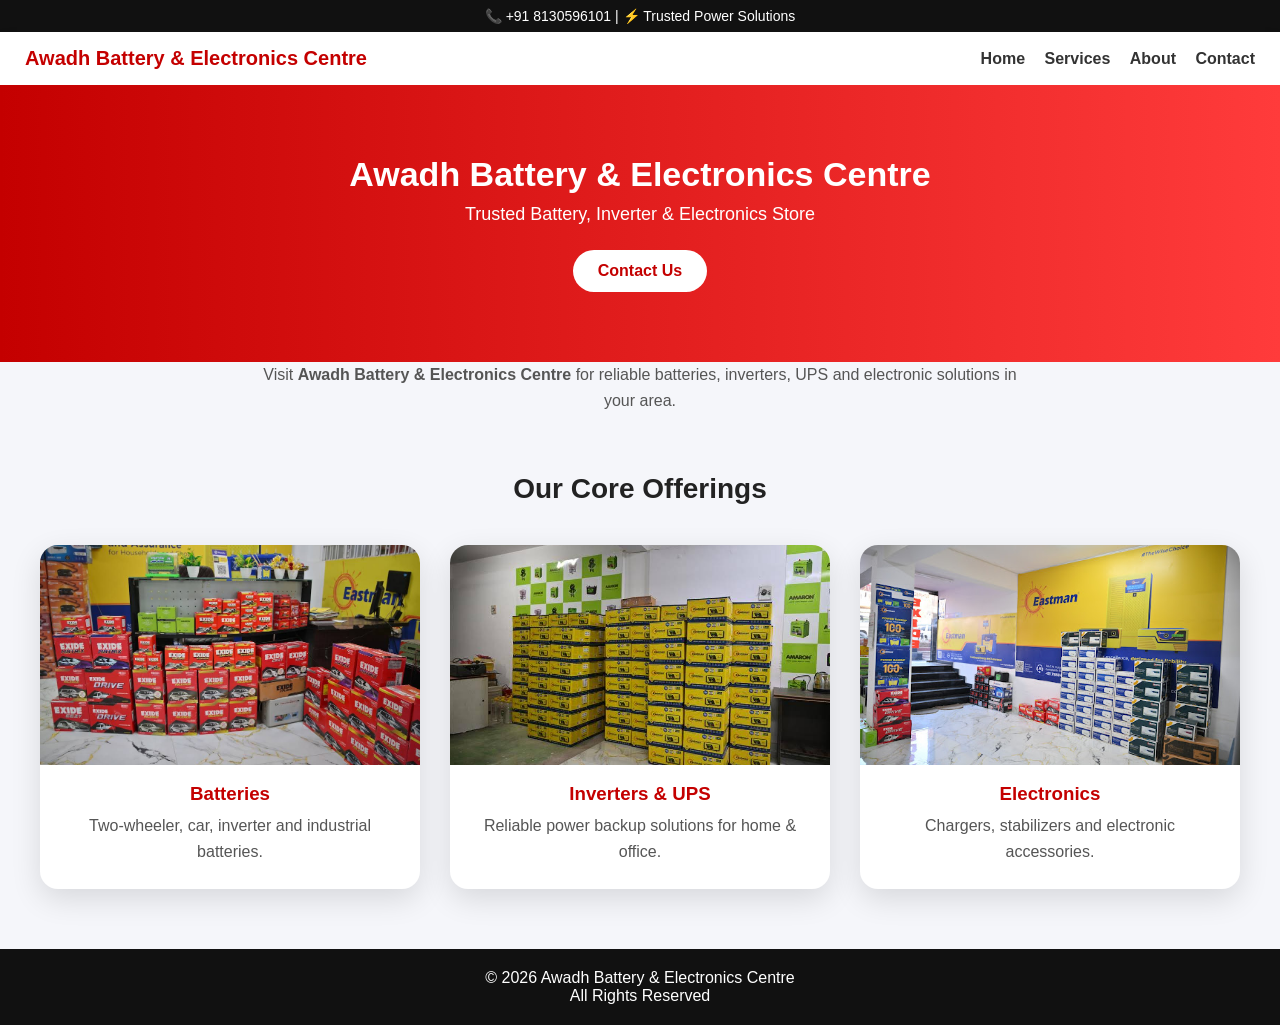
==== index.html @ 255d5e85 "Update index.html" ====
<!DOCTYPE html>
<html lang="en">
<head>
    <meta charset="UTF-8">
    <title>Awadh Battery & Electronics Centre</title>
    <meta name="viewport" content="width=device-width, initial-scale=1.0">
    <link rel="stylesheet" href="css/style.css">
</head>
<body>

<!-- Top Bar -->
<div class="top-bar">
    📞 +91 8130596101 | ⚡ Trusted Power Solutions
</div>

<!-- Navbar -->
<header class="navbar">
    <h1>Awadh Battery & Electronics Centre</h1>
    <nav>
        <a href="index.html">Home</a>
        <a href="services.html">Services</a>
        <a href="about.html">About</a>
        <a href="contact.html">Contact</a>
    </nav>
</header>

<section class="hero">
    <div class="hero-overlay">
        <div class="hero-content">
            <h2>Awadh Battery & Electronics Centre</h2>
            <p>Trusted Battery, Inverter & Electronics Store</p>
            <a href="contact.html" class="btn">Contact Us</a>
        </div>
    </div>
</section>

    <p class="shop-text">
        Visit <strong>Awadh Battery & Electronics Centre</strong> for reliable batteries,
        inverters, UPS and electronic solutions in your area.
    </p>
</section>
    
<!-- Offerings -->
<section class="section offerings">
    <h2>Our Core Offerings</h2>

    <div class="cards">
        <div class="card">
            <img src="images/battery.jpg" alt="Batteries">
            <h3>Batteries</h3>
            <p>Two-wheeler, car, inverter and industrial batteries.</p>
        </div>

        <div class="card">
            <img src="images/inverter.jpg" alt="Inverter & UPS">
            <h3>Inverters & UPS</h3>
            <p>Reliable power backup solutions for home & office.</p>
        </div>

        <div class="card">
            <img src="images/electronics.jpg" alt="Electronics">
            <h3>Electronics</h3>
            <p>Chargers, stabilizers and electronic accessories.</p>
        </div>
    </div>
</section>

<!-- Footer -->
<footer>
    <p>© 2026 Awadh Battery & Electronics Centre</p>
    <p>All Rights Reserved</p>
</footer>

<!-- Sticky Call Button (Mobile Only) -->
<a href="tel:+918130596101" class="sticky-call">📞 Call Now</a>

    <!-- WhatsApp Floating Button -->
<a 
  href="https://wa.me/918130596101?text=Hello%20Awadh%20Battery%20and%20Electronics%20Centre,%20I%20need%20information."
  class="whatsapp-float"
  target="_blank"
>
    💬
</a>
</body>
</html>
---- css/style.css ----
/* =======================
   RESET & GLOBAL
======================= */
* {
    margin: 0;
    padding: 0;
    box-sizing: border-box;
    font-family: Arial, Helvetica, sans-serif;
}

body {
    background: #f5f6fa;
    color: #333;
}

/* =======================
   TOP BAR
======================= */
.top-bar {
    background: #111;
    color: #fff;
    text-align: center;
    padding: 8px;
    font-size: 14px;
}

/* =======================
   NAVBAR
======================= */
.navbar {
    background: #ffffff;
    padding: 15px 25px;
    display: flex;
    justify-content: space-between;
    align-items: center;
    flex-wrap: wrap;
    box-shadow: 0 4px 10px rgba(0,0,0,0.08);
}

.navbar h1 {
    font-size: 20px;
    color: #c40000;
}

.navbar nav a {
    margin-left: 15px;
    text-decoration: none;
    color: #333;
    font-weight: 600;
}

.navbar nav a:hover {
    color: #c40000;
}

/* =======================
   HERO SECTION
======================= */
.hero {
    background: linear-gradient(to right, #c40000, #ff3b3b);
    color: white;
    padding: 70px 20px;
    text-align: center;
}

.hero h2 {
    font-size: 34px;
    margin-bottom: 10px;
}

.hero p {
    font-size: 18px;
    margin-bottom: 25px;
}

.btn {
    background: white;
    color: #c40000;
    padding: 12px 25px;
    border-radius: 30px;
    text-decoration: none;
    font-weight: bold;
    display: inline-block;
}

/* =======================
   SECTIONS
======================= */
.section {
    padding: 60px 20px;
}

.section h2 {
    text-align: center;
    margin-bottom: 40px;
    font-size: 28px;
    color: #222;
}

/* =======================
   OFFERING CARDS
======================= */
.cards {
    display: grid;
    grid-template-columns: repeat(auto-fit, minmax(280px, 1fr));
    gap: 30px;
    max-width: 1200px;
    margin: auto;
}

.card {
    background: #fff;
    border-radius: 18px;
    overflow: hidden;
    box-shadow: 0 10px 30px rgba(0,0,0,0.12);
    display: flex;
    flex-direction: column;
}

.card img {
    width: 100%;
    height: 220px;
    object-fit: cover;
    display: block;
}

.card h3 {
    margin: 18px 0 8px;
    text-align: center;
    color: #c40000;
}

.card p {
    padding: 0 20px 25px;
    text-align: center;
    color: #555;
    line-height: 1.6;
    flex-grow: 1;
}

/* =======================
   MAP SECTION
======================= */
.map-container {
    max-width: 1200px;
    margin: auto;
    border-radius: 20px;
    overflow: hidden;
    box-shadow: 0 10px 30px rgba(0,0,0,0.15);
}

.map-actions {
    width: 100%;
    display: flex;
    justify-content: center;
    margin: 30px 0;
}

.map-actions a {
    background: #c40000;
    color: #fff;
    padding: 14px 32px;
    border-radius: 30px;
    text-decoration: none;
    font-weight: bold;
    font-size: 16px;
    box-shadow: 0 6px 18px rgba(0,0,0,0.25);
}

/* =======================
   FOOTER
======================= */
footer {
    background: #111;
    color: white;
    text-align: center;
    padding: 20px;
}

/* =======================
   STICKY CALL BUTTON
======================= */
.sticky-call {
    position: fixed;
    bottom: 20px;
    right: 20px;
    background: #c40000;
    color: white;
    padding: 14px 20px;
    border-radius: 40px;
    text-decoration: none;
    font-weight: bold;
    box-shadow: 0 8px 20px rgba(0,0,0,0.3);
}

/* Hide call button on desktop */
@media (min-width: 768px) {
    .sticky-call {
        display: none;
    }
}

/* =======================
   MOBILE OPTIMIZATION
======================= */
@media (max-width: 600px) {
    .hero h2 {
        font-size: 26px;
    }

    .card img {
        height: 190px;
    }

    .map-actions a {
        width: 90%;
        text-align: center;
    }
}
/* =======================
   WHATSAPP FLOAT BUTTON
======================= */
.whatsapp-float {
    position: fixed;
    bottom: 90px; /* above call button */
    right: 20px;
    width: 56px;
    height: 56px;
    background: #25D366;
    color: white;
    font-size: 28px;
    border-radius: 50%;
    text-align: center;
    line-height: 56px;
    text-decoration: none;
    box-shadow: 0 8px 20px rgba(0,0,0,0.3);
    z-index: 999;
    transition: transform 0.3s ease;
}

.whatsapp-float:hover {
    transform: scale(1.1);
}

/* Hide WhatsApp on desktop if you want */
@media (min-width: 768px) {
    .whatsapp-float {
        display: none;
    }
}
/* =======================
   SHOP IMAGE SECTION
======================= */
.shop-section {
    background: #f9f9f9;
}

.shop-image-box {
    max-width: 900px;
    margin: 0 auto 25px;
    border-radius: 18px;
    overflow: hidden;
    box-shadow: 0 10px 25px rgba(0,0,0,0.15);
}

.shop-image-box img {
    width: 100%;
    height: auto;
    display: block;
}

.shop-text {
    text-align: center;
    max-width: 800px;
    margin: auto;
    color: #555;
    font-size: 16px;
    line-height: 1.6;
    padding: 0 15px;
}
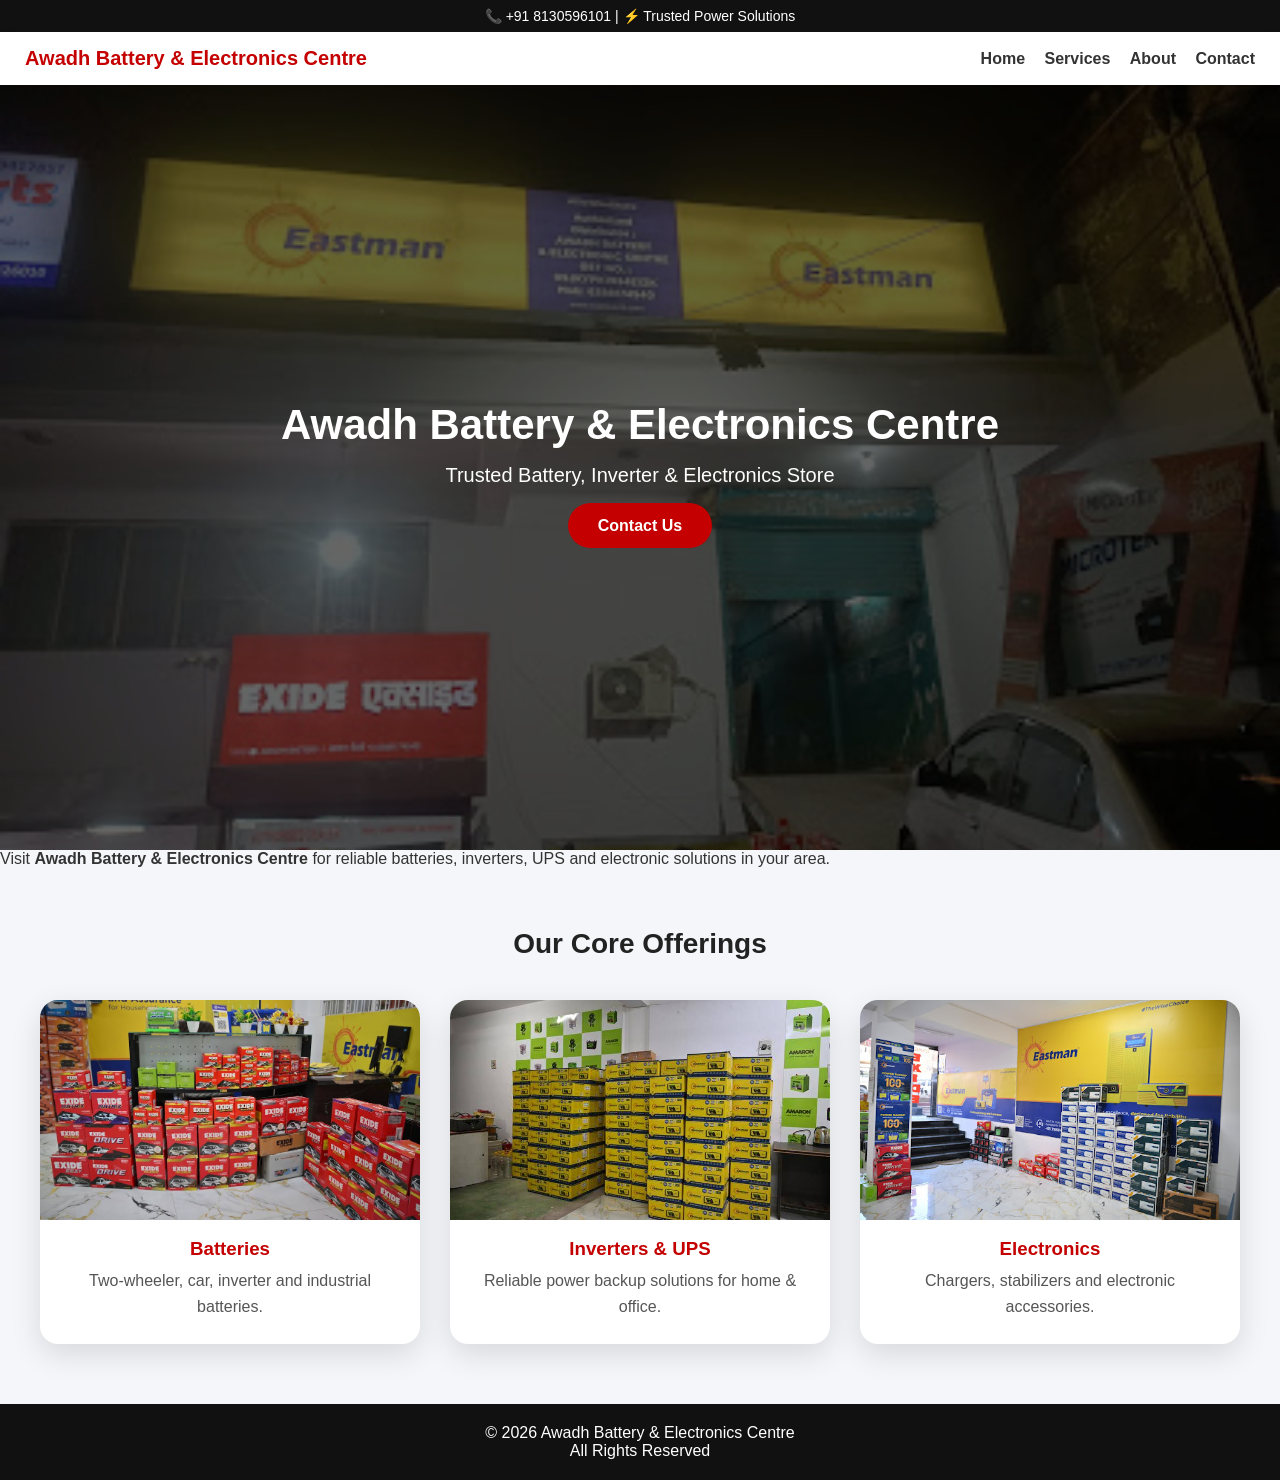
==== commit e3e3e4ae: "Update index.html" ====
--- a/index.html
+++ b/index.html
@@ -87,3 +87,4 @@
 
 
 
+
--- a/css/style.css
+++ b/css/style.css
@@ -54,33 +54,67 @@
 }
 
 /* =======================
-   HERO SECTION
+   HERO WITH SHOP BACKGROUND
 ======================= */
 .hero {
-    background: linear-gradient(to right, #c40000, #ff3b3b);
-    color: white;
-    padding: 70px 20px;
-    text-align: center;
-}
-
-.hero h2 {
-    font-size: 34px;
-    margin-bottom: 10px;
-}
-
-.hero p {
-    font-size: 18px;
-    margin-bottom: 25px;
-}
-
+    background: url("../images/shop.jpg") center/cover no-repeat;
+    height: 85vh;
+    position: relative;
+}
+
+.hero-overlay {
+    background: rgba(0, 0, 0, 0.6);
+    height: 100%;
+    display: flex;
+    align-items: center;
+    justify-content: center;
+    text-align: center;
+    padding: 20px;
+}
+
+.hero-content {
+    color: #fff;
+    max-width: 800px;
+}
+
+.hero-content h2 {
+    font-size: 42px;
+    margin-bottom: 15px;
+}
+
+.hero-content p {
+    font-size: 20px;
+    margin-bottom: 30px;
+}
+
+/* Button */
 .btn {
-    background: white;
-    color: #c40000;
-    padding: 12px 25px;
+    background: #c40000;
+    color: #fff;
+    padding: 14px 30px;
     border-radius: 30px;
     text-decoration: none;
     font-weight: bold;
-    display: inline-block;
+    transition: 0.3s;
+}
+
+.btn:hover {
+    background: #ff3b3b;
+}
+
+/* Mobile Fix */
+@media (max-width: 768px) {
+    .hero {
+        height: 70vh;
+    }
+
+    .hero-content h2 {
+        font-size: 28px;
+    }
+
+    .hero-content p {
+        font-size: 16px;
+    }
 }
 
 /* =======================
@@ -248,33 +282,5 @@
         display: none;
     }
 }
-/* =======================
-   SHOP IMAGE SECTION
-======================= */
-.shop-section {
-    background: #f9f9f9;
-}
-
-.shop-image-box {
-    max-width: 900px;
-    margin: 0 auto 25px;
-    border-radius: 18px;
-    overflow: hidden;
-    box-shadow: 0 10px 25px rgba(0,0,0,0.15);
-}
-
-.shop-image-box img {
-    width: 100%;
-    height: auto;
-    display: block;
-}
-
-.shop-text {
-    text-align: center;
-    max-width: 800px;
-    margin: auto;
-    color: #555;
-    font-size: 16px;
-    line-height: 1.6;
-    padding: 0 15px;
-}
+
+
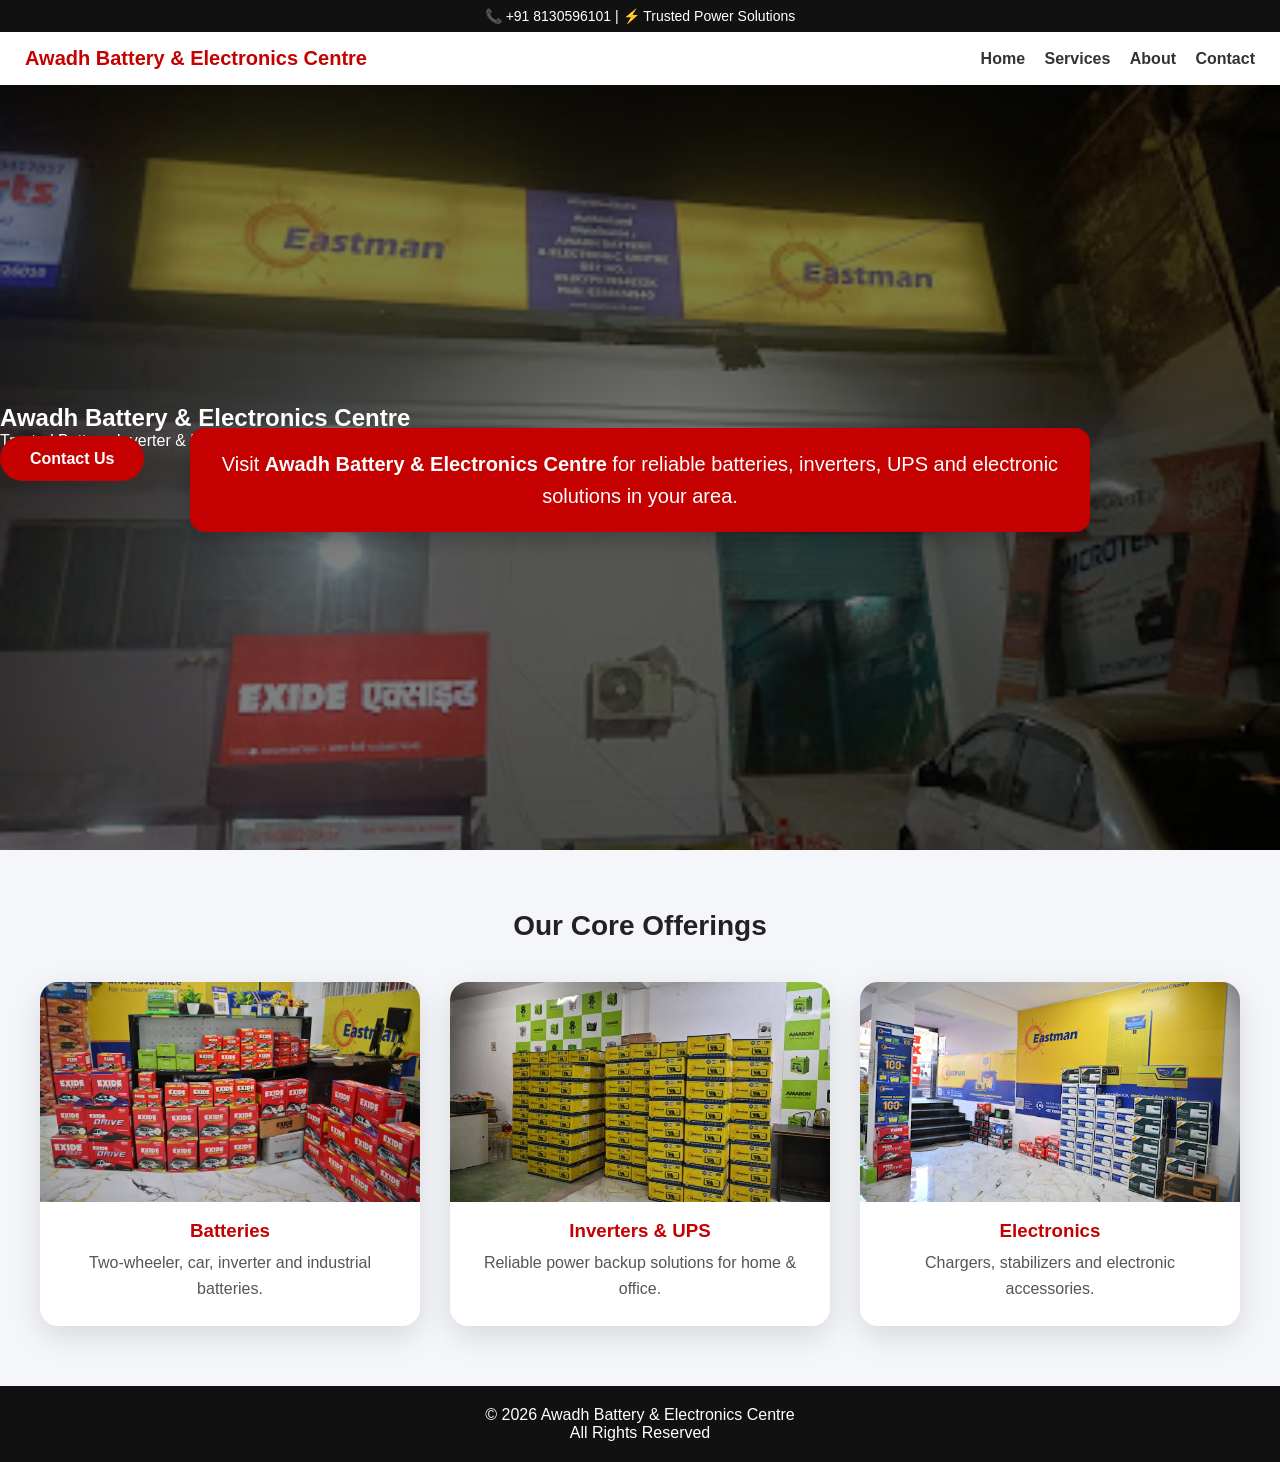
==== commit 60457c8e: "Update index.html" ====
--- a/index.html
+++ b/index.html
@@ -24,23 +24,25 @@
     </nav>
 </header>
 
+<!-- Hero Section -->
 <section class="hero">
-    <div class="hero-overlay">
-        <div class="hero-content">
-            <h2>Awadh Battery & Electronics Centre</h2>
-            <p>Trusted Battery, Inverter & Electronics Store</p>
-            <a href="contact.html" class="btn">Contact Us</a>
-        </div>
+    <div class="hero-overlay"></div>
+    <div class="hero-content">
+        <h2>Awadh Battery & Electronics Centre</h2>
+        <p>Trusted Battery, Inverter & Electronics Store</p>
+        <a href="contact.html" class="btn">Contact Us</a>
+    </div>
+
+    <!-- Shop Text Callout -->
+    <div class="shop-text-wrapper">
+        <p class="shop-text">
+            Visit <strong>Awadh Battery & Electronics Centre</strong> for reliable batteries,
+            inverters, UPS and electronic solutions in your area.
+        </p>
     </div>
 </section>
 
-    <p class="shop-text">
-        Visit <strong>Awadh Battery & Electronics Centre</strong> for reliable batteries,
-        inverters, UPS and electronic solutions in your area.
-    </p>
-</section>
-    
-<!-- Offerings -->
+<!-- Offerings Section -->
 <section class="section offerings">
     <h2>Our Core Offerings</h2>
 
@@ -74,7 +76,7 @@
 <!-- Sticky Call Button (Mobile Only) -->
 <a href="tel:+918130596101" class="sticky-call">📞 Call Now</a>
 
-    <!-- WhatsApp Floating Button -->
+<!-- WhatsApp Floating Button -->
 <a 
   href="https://wa.me/918130596101?text=Hello%20Awadh%20Battery%20and%20Electronics%20Centre,%20I%20need%20information."
   class="whatsapp-float"
@@ -82,9 +84,6 @@
 >
     💬
 </a>
+
 </body>
 </html>
-
-
-
-
--- a/css/style.css
+++ b/css/style.css
@@ -60,11 +60,18 @@
     background: url("../images/shop.jpg") center/cover no-repeat;
     height: 85vh;
     position: relative;
+    display: flex;
+    flex-direction: column;
+    justify-content: center;
 }
 
 .hero-overlay {
-    background: rgba(0, 0, 0, 0.6);
+    background: rgba(0, 0, 0, 0.5);
+    position: absolute;
+    top: 0; left: 0;
+    width: 100%;
     height: 100%;
+    z-index: 1;
     display: flex;
     align-items: center;
     justify-content: center;
@@ -75,16 +82,25 @@
 .hero-content {
     color: #fff;
     max-width: 800px;
-}
-
-.hero-content h2 {
-    font-size: 42px;
-    margin-bottom: 15px;
-}
-
-.hero-content p {
+    z-index: 2;
+}
+
+.shop-text-wrapper {
+    max-width: 900px;
+    margin: -40px auto 0; /* overlaps slightly with hero */
+    padding: 20px;
+    background: #c40000; /* brand color */
+    border-radius: 15px;
+    text-align: center;
+    box-shadow: 0 8px 20px rgba(0,0,0,0.2);
+    z-index: 3;
+}
+
+.shop-text {
     font-size: 20px;
-    margin-bottom: 30px;
+    color: #fff;
+    line-height: 1.6;
+    font-weight: 500;
 }
 
 /* Button */
@@ -284,3 +300,4 @@
 }
 
 
+
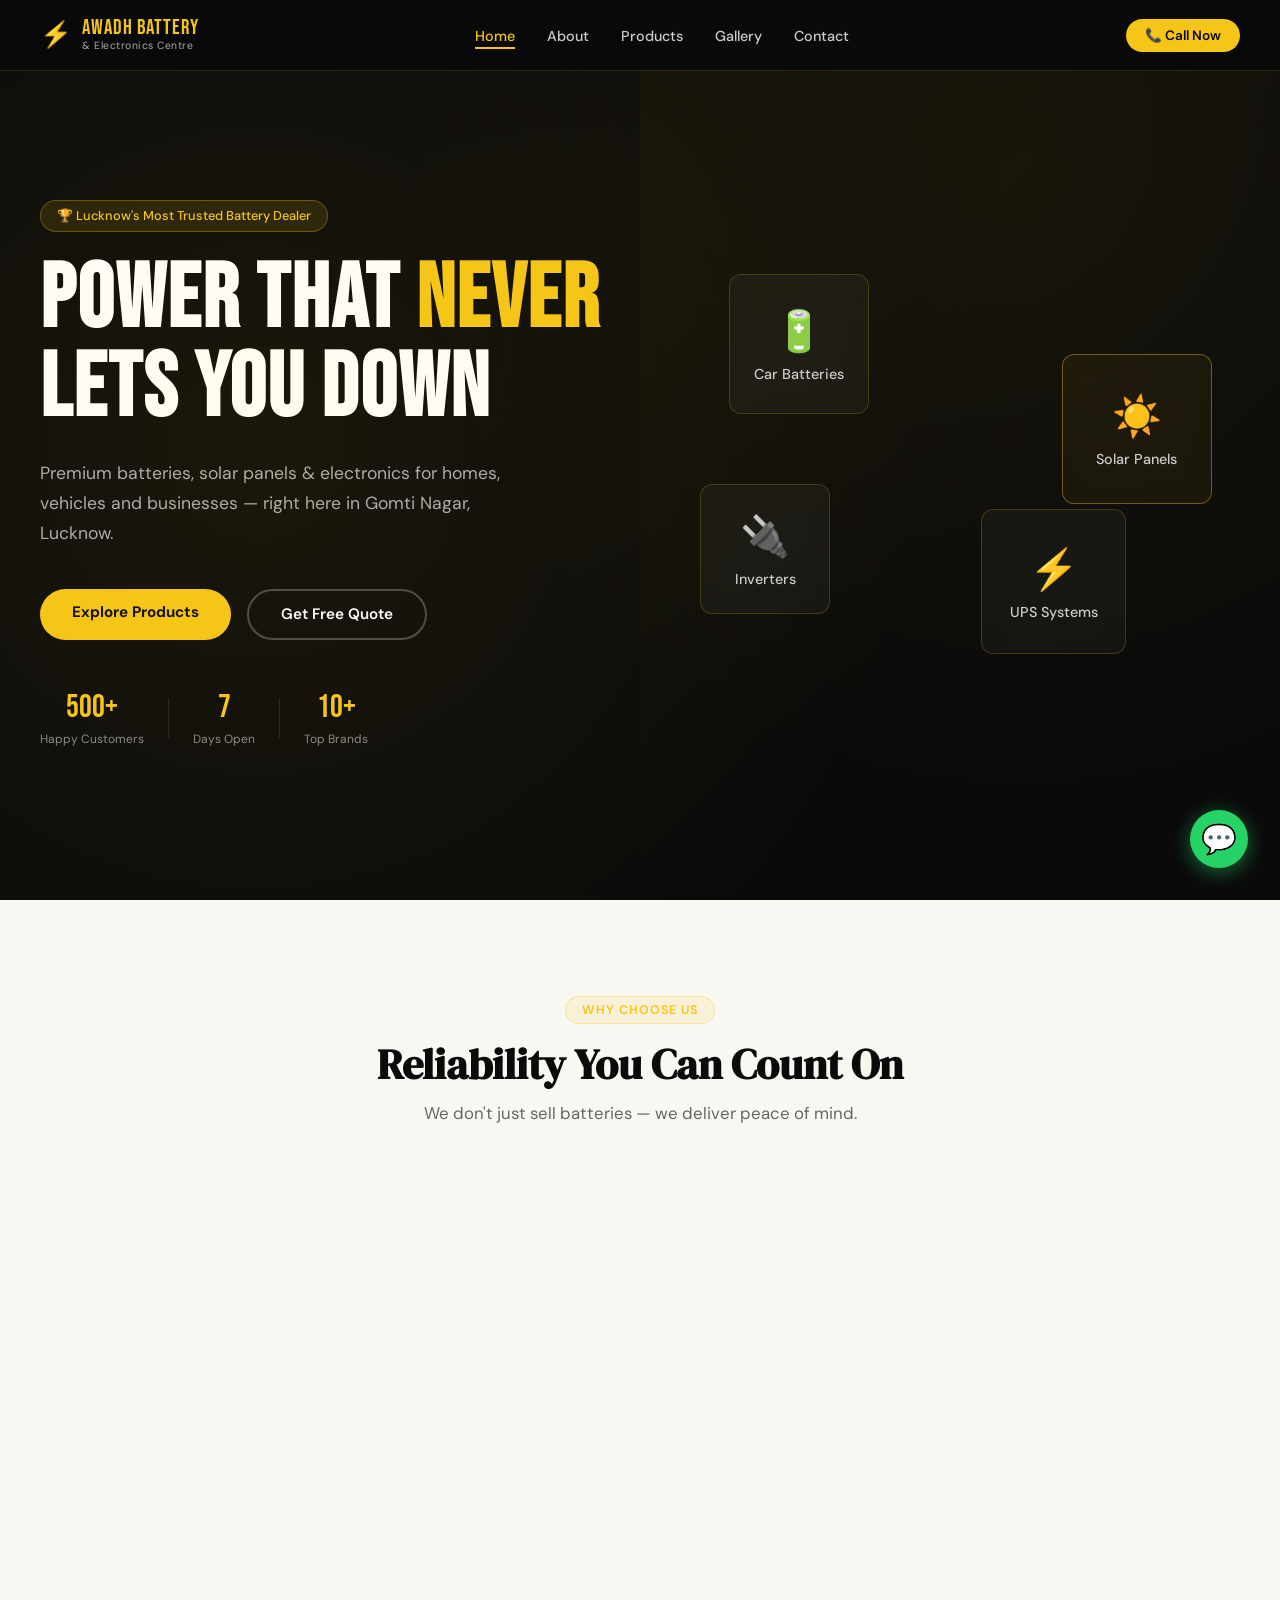
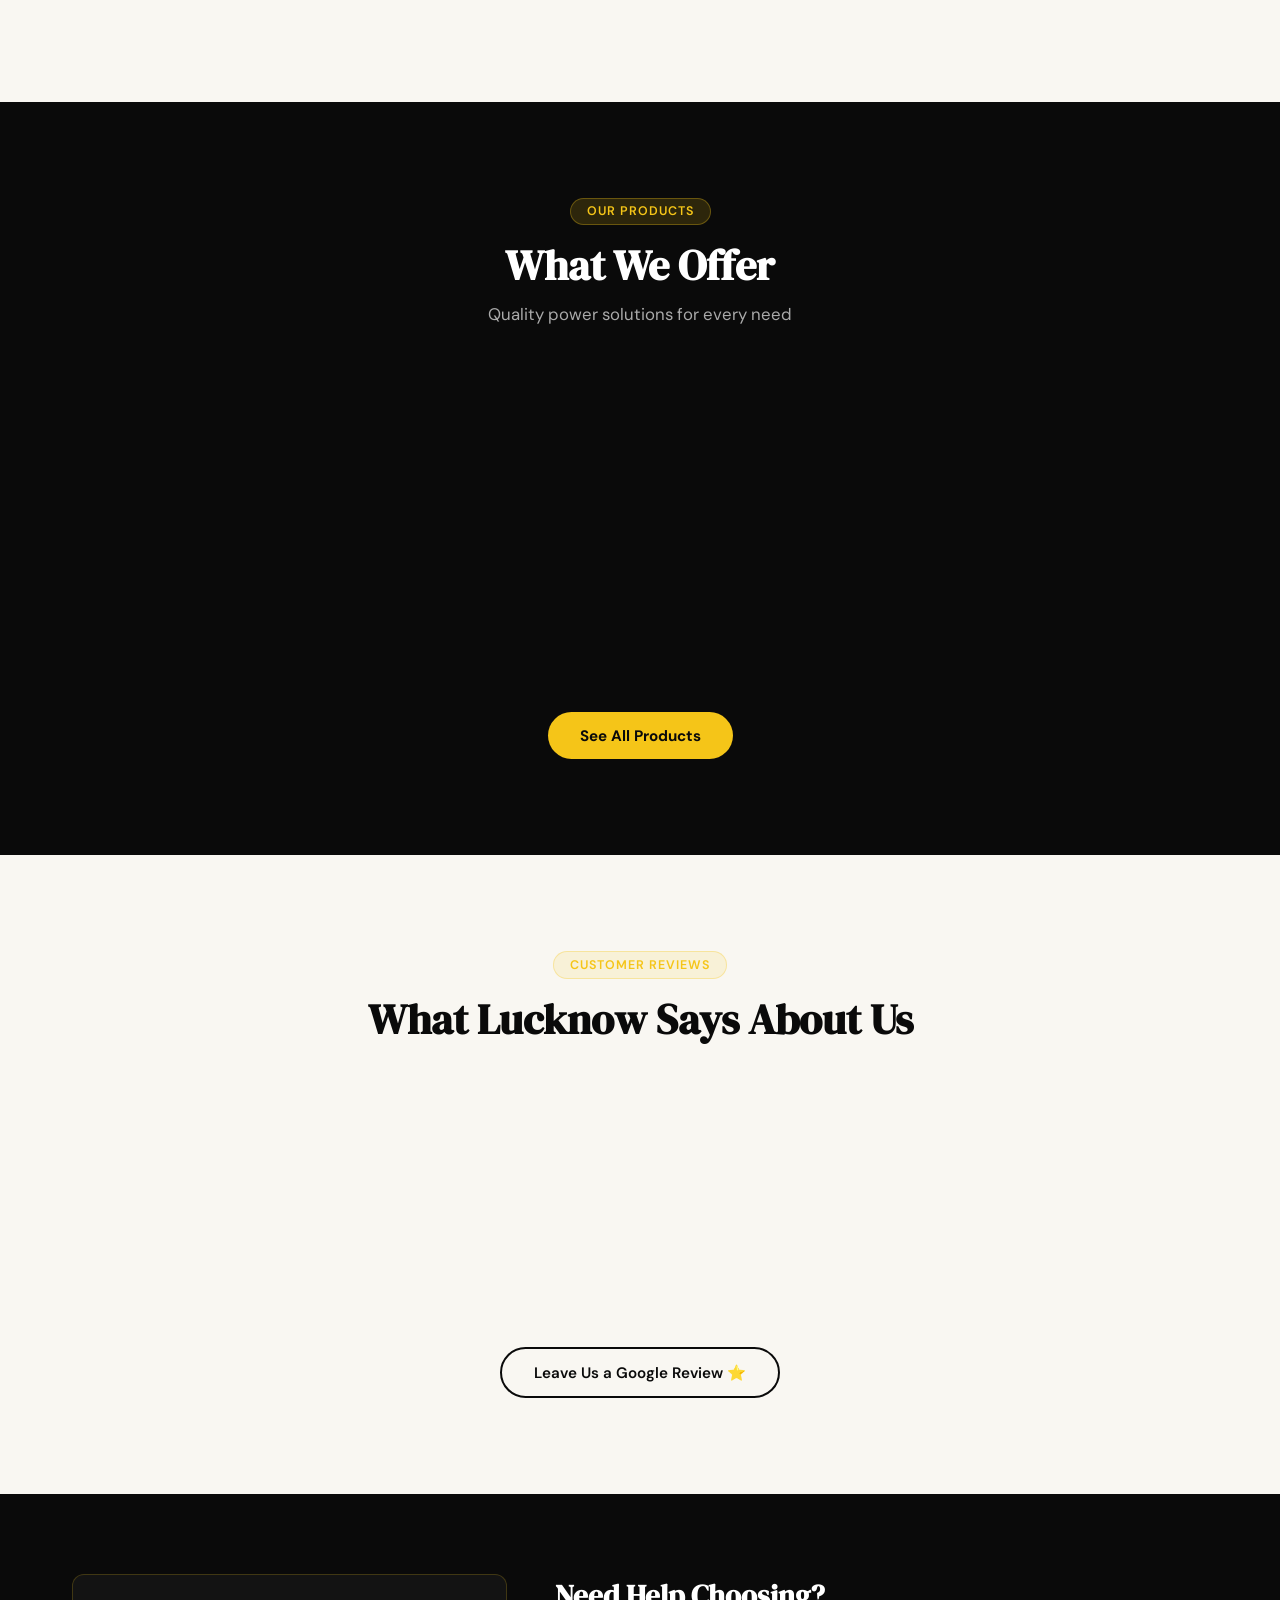
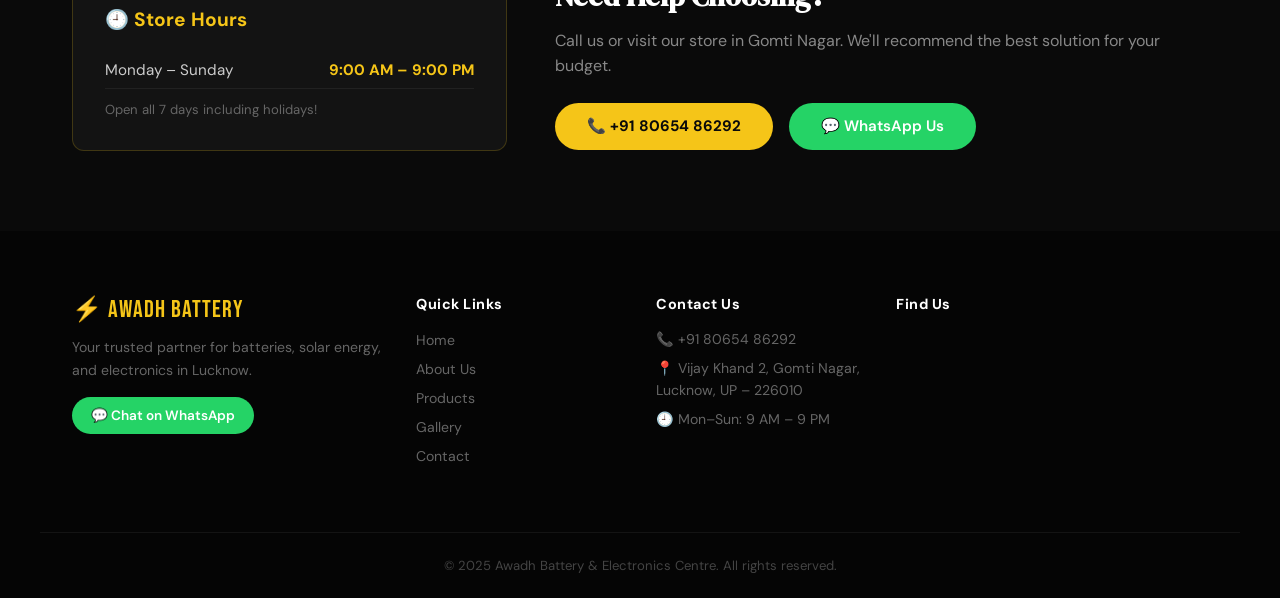
==== commit 6980d0ea: "Update index.html" ====
--- a/index.html
+++ b/index.html
@@ -1,89 +1,167 @@
 <!DOCTYPE html>
 <html lang="en">
 <head>
-    <meta charset="UTF-8">
-    <title>Awadh Battery & Electronics Centre</title>
-    <meta name="viewport" content="width=device-width, initial-scale=1.0">
-    <link rel="stylesheet" href="css/style.css">
+  <meta charset="UTF-8" />
+  <meta name="viewport" content="width=device-width, initial-scale=1.0"/>
+  <title>Awadh Battery & Electronics Centre | Lucknow's Top Battery & Solar Dealer</title>
+  <meta name="description" content="Awadh Battery – Lucknow's trusted battery and solar energy dealer in Gomti Nagar. Car batteries, inverter batteries, solar panels & more."/>
+  <link rel="preconnect" href="https://fonts.googleapis.com">
+  <link href="https://fonts.googleapis.com/css2?family=Bebas+Neue&family=DM+Sans:wght@300;400;500;600&family=DM+Serif+Display&display=swap" rel="stylesheet">
+  <link rel="stylesheet" href="style.css">
 </head>
 <body>
 
-<!-- Top Bar -->
-<div class="top-bar">
-    📞 +91 8130596101 | ⚡ Trusted Power Solutions
-</div>
+  <nav class="navbar" id="navbar">
+    <div class="nav-container">
+      <a href="index.html" class="nav-logo">
+        <span class="logo-icon">⚡</span>
+        <div>
+          <div class="logo-name">Awadh Battery</div>
+          <div class="logo-sub">& Electronics Centre</div>
+        </div>
+      </a>
+      <ul class="nav-links" id="navLinks">
+        <li><a href="index.html" class="active">Home</a></li>
+        <li><a href="about.html">About</a></li>
+        <li><a href="products.html">Products</a></li>
+        <li><a href="gallery.html">Gallery</a></li>
+        <li><a href="contact.html">Contact</a></li>
+      </ul>
+      <a href="tel:08065486292" class="nav-cta">📞 Call Now</a>
+      <button class="hamburger" id="hamburger">&#9776;</button>
+    </div>
+  </nav>
 
-<!-- Navbar -->
-<header class="navbar">
-    <h1>Awadh Battery & Electronics Centre</h1>
-    <nav>
-        <a href="index.html">Home</a>
-        <a href="services.html">Services</a>
-        <a href="about.html">About</a>
-        <a href="contact.html">Contact</a>
-    </nav>
-</header>
+  <section class="hero">
+    <div class="hero-bg-pattern"></div>
+    <div class="hero-content">
+      <div>
+        <div class="hero-badge">🏆 Lucknow's Most Trusted Battery Dealer</div>
+        <h1 class="hero-title">Power That <span class="accent">Never</span><br>Lets You Down</h1>
+        <p class="hero-desc">Premium batteries, solar panels & electronics for homes, vehicles and businesses — right here in Gomti Nagar, Lucknow.</p>
+        <div class="hero-btns">
+          <a href="products.html" class="btn-primary">Explore Products</a>
+          <a href="contact.html" class="btn-outline">Get Free Quote</a>
+        </div>
+        <div class="hero-stats">
+          <div class="stat"><span class="stat-num">500+</span><span class="stat-label">Happy Customers</span></div>
+          <div class="stat-divider"></div>
+          <div class="stat"><span class="stat-num">7</span><span class="stat-label">Days Open</span></div>
+          <div class="stat-divider"></div>
+          <div class="stat"><span class="stat-num">10+</span><span class="stat-label">Top Brands</span></div>
+        </div>
+      </div>
+      <div class="hero-visual">
+        <div class="hero-card-stack">
+          <div class="hero-card card1"><div class="card-icon">🔋</div><div class="card-label">Car Batteries</div></div>
+          <div class="hero-card card2"><div class="card-icon">☀️</div><div class="card-label">Solar Panels</div></div>
+          <div class="hero-card card3"><div class="card-icon">🔌</div><div class="card-label">Inverters</div></div>
+          <div class="hero-card card4"><div class="card-icon">⚡</div><div class="card-label">UPS Systems</div></div>
+        </div>
+      </div>
+    </div>
+  </section>
 
-<!-- Hero Section -->
-<section class="hero">
-    <div class="hero-overlay"></div>
-    <div class="hero-content">
-        <h2>Awadh Battery & Electronics Centre</h2>
-        <p>Trusted Battery, Inverter & Electronics Store</p>
-        <a href="contact.html" class="btn">Contact Us</a>
+  <section class="why-section">
+    <div class="container">
+      <div class="section-header">
+        <div class="section-tag">Why Choose Us</div>
+        <h2>Reliability You Can Count On</h2>
+        <p>We don't just sell batteries — we deliver peace of mind.</p>
+      </div>
+      <div class="why-grid">
+        <div class="why-card fade-in"><div class="why-icon">🏅</div><h3>Top Brand Dealer</h3><p>Authorised dealer for Exide, Amaron, Luminous, Su-Kam and more top brands.</p></div>
+        <div class="why-card fade-in"><div class="why-icon">🔧</div><h3>Expert Installation</h3><p>Our trained technicians install batteries, solar panels, and inverters at your doorstep.</p></div>
+        <div class="why-card fade-in"><div class="why-icon">📋</div><h3>Warranty Support</h3><p>Full manufacturer warranty on all products with hassle-free claim assistance.</p></div>
+        <div class="why-card fade-in"><div class="why-icon">💰</div><h3>Best Prices</h3><p>Competitive pricing with no hidden charges. Old battery exchange available.</p></div>
+        <div class="why-card fade-in"><div class="why-icon">🕘</div><h3>Open Every Day</h3><p>Open 7 days a week, 9 AM to 9 PM — because power problems don't wait.</p></div>
+        <div class="why-card fade-in"><div class="why-icon">📍</div><h3>Local & Trusted</h3><p>Based in Gomti Nagar, Lucknow — serving the city with pride and expertise.</p></div>
+      </div>
     </div>
+  </section>
 
-    <!-- Shop Text Callout -->
-    <div class="shop-text-wrapper">
-        <p class="shop-text">
-            Visit <strong>Awadh Battery & Electronics Centre</strong> for reliable batteries,
-            inverters, UPS and electronic solutions in your area.
-        </p>
+  <section class="products-preview">
+    <div class="container">
+      <div class="section-header light">
+        <div class="section-tag tag-light">Our Products</div>
+        <h2>What We Offer</h2>
+        <p>Quality power solutions for every need</p>
+      </div>
+      <div class="products-grid">
+        <div class="product-card fade-in"><div class="product-img">🚗</div><h3>Car & Bike Batteries</h3><p>All makes and models. Quick replacement with old battery buyback.</p><a href="products.html" class="product-link">View Range →</a></div>
+        <div class="product-card featured fade-in"><div class="featured-badge">Most Popular</div><div class="product-img">🏠</div><h3>Inverter & UPS Batteries</h3><p>Tall tubular and flat plate batteries for home & office power backup.</p><a href="products.html" class="product-link">View Range →</a></div>
+        <div class="product-card fade-in"><div class="product-img">☀️</div><h3>Solar Energy Systems</h3><p>Complete solar setup — panels, inverters, batteries and installation.</p><a href="products.html" class="product-link">View Range →</a></div>
+        <div class="product-card fade-in"><div class="product-img">🔋</div><h3>Lithium Batteries</h3><p>Next-gen lithium-ion batteries for e-rickshaws and modern applications.</p><a href="products.html" class="product-link">View Range →</a></div>
+      </div>
+      <div class="center-btn"><a href="products.html" class="btn-primary">See All Products</a></div>
     </div>
-</section>
+  </section>
 
-<!-- Offerings Section -->
-<section class="section offerings">
-    <h2>Our Core Offerings</h2>
+  <section class="testimonials">
+    <div class="container">
+      <div class="section-header">
+        <div class="section-tag">Customer Reviews</div>
+        <h2>What Lucknow Says About Us</h2>
+      </div>
+      <div class="reviews-grid">
+        <div class="review-card fade-in"><div class="stars">★★★★★</div><p>"Bought an Exide inverter battery. Great price, quick installation. Very satisfied with the service!"</p><div class="reviewer">— Rohit Verma, Gomti Nagar</div></div>
+        <div class="review-card fade-in"><div class="stars">★★★★★</div><p>"They installed solar panels at our home. Professional team, everything explained clearly. Highly recommend."</p><div class="reviewer">— Sunita Agarwal, Indira Nagar</div></div>
+        <div class="review-card fade-in"><div class="stars">★★★★★</div><p>"Car battery died in the evening, they were open and replaced it immediately. Lifesavers!"</p><div class="reviewer">— Aakash Singh, Hazratganj</div></div>
+      </div>
+      <div class="review-cta"><a href="https://g.page/r/CZqG2WKNp-FQEBM/review" target="_blank" class="btn-outline">Leave Us a Google Review ⭐</a></div>
+    </div>
+  </section>
 
-    <div class="cards">
-        <div class="card">
-            <img src="images/battery.jpg" alt="Batteries">
-            <h3>Batteries</h3>
-            <p>Two-wheeler, car, inverter and industrial batteries.</p>
+  <section class="hours-cta">
+    <div class="container hours-flex">
+      <div class="hours-box">
+        <h3>🕘 Store Hours</h3>
+        <div class="hours-row"><span>Monday – Sunday</span><span class="hours-time">9:00 AM – 9:00 PM</span></div>
+        <div class="hours-note">Open all 7 days including holidays!</div>
+      </div>
+      <div class="cta-box">
+        <h3>Need Help Choosing?</h3>
+        <p>Call us or visit our store in Gomti Nagar. We'll recommend the best solution for your budget.</p>
+        <div class="cta-btns">
+          <a href="tel:08065486292" class="btn-primary">📞 +91 80654 86292</a>
+          <a href="https://wa.me/918065486292" target="_blank" class="btn-whatsapp">💬 WhatsApp Us</a>
         </div>
+      </div>
+    </div>
+  </section>
 
-        <div class="card">
-            <img src="images/inverter.jpg" alt="Inverter & UPS">
-            <h3>Inverters & UPS</h3>
-            <p>Reliable power backup solutions for home & office.</p>
-        </div>
+  <footer class="footer">
+    <div class="container footer-grid">
+      <div class="footer-brand">
+        <div class="footer-logo">⚡ Awadh Battery</div>
+        <p>Your trusted partner for batteries, solar energy, and electronics in Lucknow.</p>
+        <a href="https://wa.me/918065486292" target="_blank" class="btn-whatsapp small">💬 Chat on WhatsApp</a>
+      </div>
+      <div class="footer-links">
+        <h4>Quick Links</h4>
+        <ul>
+          <li><a href="index.html">Home</a></li>
+          <li><a href="about.html">About Us</a></li>
+          <li><a href="products.html">Products</a></li>
+          <li><a href="gallery.html">Gallery</a></li>
+          <li><a href="contact.html">Contact</a></li>
+        </ul>
+      </div>
+      <div class="footer-contact">
+        <h4>Contact Us</h4>
+        <p>📞 <a href="tel:08065486292">+91 80654 86292</a></p>
+        <p>📍 Vijay Khand 2, Gomti Nagar,<br>Lucknow, UP – 226010</p>
+        <p>🕘 Mon–Sun: 9 AM – 9 PM</p>
+      </div>
+      <div class="footer-map">
+        <h4>Find Us</h4>
+        <iframe src="https://maps.google.com/maps?q=Vijay+Khand+2+Gomti+Nagar+Lucknow&output=embed" width="100%" height="150" style="border:0;border-radius:8px;" allowfullscreen loading="lazy"></iframe>
+      </div>
+    </div>
+    <div class="footer-bottom"><p>© 2025 Awadh Battery & Electronics Centre. All rights reserved.</p></div>
+  </footer>
 
-        <div class="card">
-            <img src="images/electronics.jpg" alt="Electronics">
-            <h3>Electronics</h3>
-            <p>Chargers, stabilizers and electronic accessories.</p>
-        </div>
-    </div>
-</section>
-
-<!-- Footer -->
-<footer>
-    <p>© 2026 Awadh Battery & Electronics Centre</p>
-    <p>All Rights Reserved</p>
-</footer>
-
-<!-- Sticky Call Button (Mobile Only) -->
-<a href="tel:+918130596101" class="sticky-call">📞 Call Now</a>
-
-<!-- WhatsApp Floating Button -->
-<a 
-  href="https://wa.me/918130596101?text=Hello%20Awadh%20Battery%20and%20Electronics%20Centre,%20I%20need%20information."
-  class="whatsapp-float"
-  target="_blank"
->
-    💬
-</a>
-
+  <a href="https://wa.me/918065486292" target="_blank" class="whatsapp-float">💬</a>
+  <script src="script.js"></script>
 </body>
 </html>
--- a/style.css
+++ b/style.css
@@ -0,0 +1,523 @@
+/* ===== RESET & BASE ===== */
+*, *::before, *::after { box-sizing: border-box; margin: 0; padding: 0; }
+html { scroll-behavior: smooth; }
+body {
+  font-family: 'DM Sans', sans-serif;
+  background: #0a0a0a;
+  color: #1a1a1a;
+  overflow-x: hidden;
+}
+a { text-decoration: none; color: inherit; }
+img { max-width: 100%; }
+
+/* ===== VARIABLES ===== */
+:root {
+  --yellow: #f5c518;
+  --dark: #0a0a0a;
+  --dark2: #111;
+  --white: #ffffff;
+  --light-bg: #f9f7f2;
+  --text: #2a2a2a;
+  --muted: #666;
+  --border: #e5e5e5;
+  --radius: 12px;
+}
+
+/* ===== NAVBAR ===== */
+.navbar {
+  position: fixed; top: 0; left: 0; width: 100%; z-index: 1000;
+  background: rgba(10,10,10,0.95);
+  backdrop-filter: blur(12px);
+  border-bottom: 1px solid rgba(245,197,24,0.15);
+  padding: 0 2rem;
+  transition: all 0.3s;
+}
+.navbar.scrolled { padding: 0 2rem; background: rgba(10,10,10,0.99); }
+.nav-container {
+  max-width: 1200px; margin: 0 auto;
+  display: flex; align-items: center; justify-content: space-between;
+  height: 70px;
+}
+.nav-logo {
+  display: flex; align-items: center; gap: 10px; color: var(--white);
+}
+.logo-icon { font-size: 1.6rem; }
+.logo-name { font-family: 'Bebas Neue', sans-serif; font-size: 1.3rem; letter-spacing: 1px; color: var(--yellow); line-height:1; }
+.logo-sub { font-size: 0.65rem; color: #aaa; letter-spacing: 0.5px; }
+.nav-links { display: flex; list-style: none; gap: 2rem; }
+.nav-links a {
+  color: #ccc; font-size: 0.9rem; font-weight: 500;
+  transition: color 0.2s; position: relative; padding-bottom: 4px;
+}
+.nav-links a::after {
+  content: ''; position: absolute; bottom: 0; left: 0;
+  width: 0; height: 2px; background: var(--yellow);
+  transition: width 0.3s;
+}
+.nav-links a:hover, .nav-links a.active { color: var(--yellow); }
+.nav-links a:hover::after, .nav-links a.active::after { width: 100%; }
+.nav-cta {
+  background: var(--yellow); color: var(--dark);
+  padding: 0.5rem 1.2rem; border-radius: 50px;
+  font-weight: 600; font-size: 0.85rem;
+  transition: transform 0.2s, box-shadow 0.2s;
+}
+.nav-cta:hover { transform: translateY(-2px); box-shadow: 0 4px 16px rgba(245,197,24,0.4); }
+.hamburger {
+  display: none; background: none; border: none;
+  color: var(--white); font-size: 1.5rem; cursor: pointer;
+}
+
+/* ===== HERO ===== */
+.hero {
+  min-height: 100vh; background: var(--dark);
+  display: flex; align-items: center;
+  padding: 7rem 2rem 4rem;
+  position: relative; overflow: hidden;
+}
+.hero-bg-pattern {
+  position: absolute; inset: 0;
+  background:
+    radial-gradient(circle at 20% 50%, rgba(245,197,24,0.07) 0%, transparent 60%),
+    radial-gradient(circle at 80% 20%, rgba(245,197,24,0.05) 0%, transparent 50%);
+  pointer-events: none;
+}
+.hero::before {
+  content: '';
+  position: absolute; top: 0; right: 0;
+  width: 50%; height: 100%;
+  background: linear-gradient(135deg, rgba(245,197,24,0.03) 0%, transparent 60%);
+}
+.hero-content {
+  max-width: 1200px; margin: 0 auto;
+  display: grid; grid-template-columns: 1fr 1fr;
+  gap: 4rem; align-items: center; width: 100%;
+}
+.hero-badge {
+  display: inline-block;
+  background: rgba(245,197,24,0.12); border: 1px solid rgba(245,197,24,0.3);
+  color: var(--yellow); padding: 0.4rem 1rem; border-radius: 50px;
+  font-size: 0.8rem; font-weight: 500; margin-bottom: 1.5rem;
+}
+.hero-title {
+  font-family: 'Bebas Neue', sans-serif;
+  font-size: clamp(3.5rem, 7vw, 6rem);
+  color: var(--white); line-height: 1.0;
+  letter-spacing: 2px; margin-bottom: 1.5rem;
+}
+.hero-title .accent { color: var(--yellow); }
+.hero-desc {
+  color: #aaa; font-size: 1.1rem; line-height: 1.7;
+  max-width: 480px; margin-bottom: 2.5rem;
+}
+.hero-btns { display: flex; gap: 1rem; flex-wrap: wrap; margin-bottom: 3rem; }
+.hero-stats { display: flex; align-items: center; gap: 1.5rem; }
+.stat { text-align: center; }
+.stat-num {
+  font-family: 'Bebas Neue', sans-serif; font-size: 2rem;
+  color: var(--yellow); display: block;
+}
+.stat-label { font-size: 0.75rem; color: #888; }
+.stat-divider { width: 1px; height: 40px; background: rgba(255,255,255,0.1); }
+
+/* Hero Cards */
+.hero-visual { position: relative; height: 400px; }
+.hero-card-stack { position: relative; width: 100%; height: 100%; }
+.hero-card {
+  position: absolute;
+  background: rgba(255,255,255,0.04);
+  border: 1px solid rgba(245,197,24,0.2);
+  border-radius: var(--radius);
+  padding: 1.5rem;
+  display: flex; flex-direction: column; align-items: center; justify-content: center;
+  gap: 0.5rem;
+  transition: transform 0.3s;
+  backdrop-filter: blur(10px);
+}
+.hero-card:hover { transform: translateY(-6px) !important; }
+.card-icon { font-size: 2.5rem; }
+.card-label { color: #ccc; font-size: 0.9rem; font-weight: 500; }
+.card1 { top: 0; left: 10%; width: 140px; height: 140px; }
+.card2 { top: 20%; right: 5%; width: 150px; height: 150px; border-color: rgba(245,197,24,0.4); background: rgba(245,197,24,0.05); }
+.card3 { bottom: 15%; left: 5%; width: 130px; height: 130px; }
+.card4 { bottom: 5%; right: 20%; width: 145px; height: 145px; }
+
+/* ===== BUTTONS ===== */
+.btn-primary {
+  background: var(--yellow); color: var(--dark);
+  padding: 0.85rem 2rem; border-radius: 50px;
+  font-weight: 700; font-size: 0.95rem;
+  transition: transform 0.2s, box-shadow 0.2s;
+  display: inline-block;
+}
+.btn-primary:hover { transform: translateY(-3px); box-shadow: 0 8px 24px rgba(245,197,24,0.4); }
+.btn-outline {
+  border: 2px solid rgba(255,255,255,0.25); color: var(--white);
+  padding: 0.85rem 2rem; border-radius: 50px;
+  font-weight: 600; font-size: 0.95rem;
+  transition: all 0.2s; display: inline-block;
+}
+.btn-outline:hover { border-color: var(--yellow); color: var(--yellow); }
+.btn-whatsapp {
+  background: #25d366; color: white;
+  padding: 0.85rem 2rem; border-radius: 50px;
+  font-weight: 600; font-size: 0.95rem;
+  transition: transform 0.2s, box-shadow 0.2s; display: inline-block;
+}
+.btn-whatsapp:hover { transform: translateY(-3px); box-shadow: 0 8px 24px rgba(37,211,102,0.4); }
+.btn-whatsapp.small { padding: 0.6rem 1.2rem; font-size: 0.85rem; margin-top: 1rem; }
+
+/* ===== CONTAINER ===== */
+.container { max-width: 1200px; margin: 0 auto; padding: 0 2rem; }
+.center-btn { text-align: center; margin-top: 3rem; }
+
+/* ===== SECTION HEADERS ===== */
+.section-header { text-align: center; margin-bottom: 3.5rem; }
+.section-header.light h2, .section-header.light p { color: var(--white); }
+.section-header.light p { color: #aaa; }
+.section-tag {
+  display: inline-block;
+  background: rgba(245,197,24,0.12); border: 1px solid rgba(245,197,24,0.3);
+  color: var(--yellow); padding: 0.3rem 1rem; border-radius: 50px;
+  font-size: 0.78rem; font-weight: 600; letter-spacing: 1px;
+  text-transform: uppercase; margin-bottom: 1rem;
+}
+.tag-light { background: rgba(245,197,24,0.15); }
+.section-header h2 {
+  font-family: 'DM Serif Display', serif;
+  font-size: clamp(1.8rem, 3.5vw, 2.6rem);
+  color: var(--dark); margin-bottom: 0.75rem; line-height: 1.2;
+}
+.section-header p { color: var(--muted); font-size: 1.05rem; }
+
+/* ===== WHY SECTION ===== */
+.why-section { background: var(--light-bg); padding: 6rem 2rem; }
+.why-grid {
+  display: grid; grid-template-columns: repeat(auto-fit, minmax(280px, 1fr));
+  gap: 1.5rem;
+}
+.why-card {
+  background: var(--white); padding: 2rem;
+  border-radius: var(--radius); border: 1px solid var(--border);
+  transition: transform 0.3s, box-shadow 0.3s;
+}
+.why-card:hover { transform: translateY(-6px); box-shadow: 0 16px 40px rgba(0,0,0,0.08); }
+.why-icon { font-size: 2rem; margin-bottom: 1rem; }
+.why-card h3 { font-size: 1.1rem; font-weight: 700; margin-bottom: 0.5rem; color: var(--dark); }
+.why-card p { color: var(--muted); font-size: 0.92rem; line-height: 1.6; }
+
+/* ===== PRODUCTS PREVIEW ===== */
+.products-preview { background: var(--dark); padding: 6rem 2rem; }
+.products-preview .section-header h2 { color: var(--white); }
+.products-grid {
+  display: grid; grid-template-columns: repeat(auto-fit, minmax(240px, 1fr));
+  gap: 1.5rem;
+}
+.product-card {
+  background: rgba(255,255,255,0.04); border: 1px solid rgba(255,255,255,0.08);
+  border-radius: var(--radius); padding: 2rem;
+  transition: all 0.3s; position: relative; overflow: hidden;
+}
+.product-card:hover { border-color: rgba(245,197,24,0.4); transform: translateY(-6px); background: rgba(245,197,24,0.04); }
+.product-card.featured { border-color: rgba(245,197,24,0.5); background: rgba(245,197,24,0.05); }
+.featured-badge {
+  position: absolute; top: 1rem; right: 1rem;
+  background: var(--yellow); color: var(--dark);
+  font-size: 0.7rem; font-weight: 700; padding: 0.2rem 0.6rem; border-radius: 50px;
+}
+.product-img { font-size: 3rem; margin-bottom: 1rem; }
+.product-card h3 { color: var(--white); font-size: 1.05rem; font-weight: 700; margin-bottom: 0.5rem; }
+.product-card p { color: #888; font-size: 0.88rem; line-height: 1.6; margin-bottom: 1.2rem; }
+.product-link { color: var(--yellow); font-size: 0.88rem; font-weight: 600; transition: gap 0.2s; }
+.product-link:hover { opacity: 0.8; }
+
+/* ===== TESTIMONIALS ===== */
+.testimonials { background: var(--light-bg); padding: 6rem 2rem; }
+.reviews-grid {
+  display: grid; grid-template-columns: repeat(auto-fit, minmax(280px, 1fr));
+  gap: 1.5rem; margin-bottom: 2rem;
+}
+.review-card {
+  background: var(--white); padding: 2rem;
+  border-radius: var(--radius); border: 1px solid var(--border);
+  transition: box-shadow 0.3s;
+}
+.review-card:hover { box-shadow: 0 8px 32px rgba(0,0,0,0.08); }
+.stars { color: var(--yellow); font-size: 1.1rem; margin-bottom: 1rem; }
+.review-card p { color: var(--text); font-size: 0.95rem; line-height: 1.7; margin-bottom: 1rem; font-style: italic; }
+.reviewer { color: var(--muted); font-size: 0.85rem; font-weight: 600; }
+.review-cta { text-align: center; margin-top: 2rem; }
+.review-cta .btn-outline { border-color: var(--dark); color: var(--dark); }
+.review-cta .btn-outline:hover { border-color: var(--yellow); color: var(--yellow); }
+
+/* ===== HOURS + CTA ===== */
+.hours-cta { background: var(--dark); padding: 5rem 2rem; }
+.hours-flex {
+  display: grid; grid-template-columns: 1fr 1.5fr; gap: 3rem; align-items: center;
+}
+.hours-box {
+  background: rgba(255,255,255,0.04); border: 1px solid rgba(245,197,24,0.2);
+  border-radius: var(--radius); padding: 2rem;
+}
+.hours-box h3 { color: var(--yellow); font-size: 1.2rem; margin-bottom: 1.2rem; }
+.hours-row { display: flex; justify-content: space-between; color: #ccc; font-size: 0.95rem; padding: 0.5rem 0; border-bottom: 1px solid rgba(255,255,255,0.06); }
+.hours-time { color: var(--yellow); font-weight: 700; }
+.hours-note { color: #666; font-size: 0.82rem; margin-top: 0.8rem; }
+.cta-box h3 { font-family: 'DM Serif Display', serif; font-size: 1.8rem; color: var(--white); margin-bottom: 0.75rem; }
+.cta-box p { color: #888; margin-bottom: 1.5rem; line-height: 1.6; }
+.cta-btns { display: flex; gap: 1rem; flex-wrap: wrap; }
+
+/* ===== PAGE HERO ===== */
+.page-hero {
+  background: var(--dark); padding: 8rem 2rem 4rem;
+  text-align: center;
+  background-image: radial-gradient(circle at 50% 50%, rgba(245,197,24,0.06) 0%, transparent 70%);
+}
+.page-hero-content .section-tag { margin-bottom: 1rem; }
+.page-hero h1 {
+  font-family: 'Bebas Neue', sans-serif;
+  font-size: clamp(2.5rem, 6vw, 4.5rem);
+  color: var(--white); letter-spacing: 2px; margin-bottom: 0.75rem;
+}
+.page-hero p { color: #888; font-size: 1.1rem; }
+
+/* ===== ABOUT PAGE ===== */
+.about-section { background: var(--light-bg); padding: 6rem 2rem; }
+.about-flex {
+  display: grid; grid-template-columns: 1.5fr 1fr; gap: 4rem; align-items: start;
+}
+.about-text .section-tag { margin-bottom: 1rem; }
+.about-text h2 {
+  font-family: 'DM Serif Display', serif; font-size: 2.2rem;
+  color: var(--dark); margin-bottom: 1.5rem; line-height: 1.3;
+}
+.about-text p { color: var(--muted); line-height: 1.8; margin-bottom: 1rem; font-size: 0.97rem; }
+.about-highlights { margin-top: 1.5rem; display: flex; flex-direction: column; gap: 0.6rem; }
+.highlight { display: flex; align-items: center; gap: 0.6rem; color: var(--text); font-size: 0.92rem; }
+.hl-icon { font-size: 1rem; }
+.about-stats-col { display: grid; grid-template-columns: 1fr 1fr; gap: 1rem; }
+.about-stat-card {
+  background: var(--white); border: 1px solid var(--border);
+  border-radius: var(--radius); padding: 1.5rem; text-align: center;
+}
+.about-stat-card.accent-card { background: var(--dark); border-color: rgba(245,197,24,0.2); }
+.about-stat-card.accent-card .big-num { color: var(--yellow); }
+.about-stat-card.accent-card .big-label { color: #888; }
+.big-num { font-family: 'Bebas Neue', sans-serif; font-size: 2.5rem; color: var(--dark); line-height: 1; }
+.big-label { font-size: 0.78rem; color: var(--muted); margin-top: 0.3rem; }
+
+/* ===== BRANDS ===== */
+.brands-section { background: var(--white); padding: 5rem 2rem; }
+.brands-grid {
+  display: flex; flex-wrap: wrap; gap: 1rem; justify-content: center;
+}
+.brand-pill {
+  background: var(--light-bg); border: 2px solid var(--border);
+  padding: 0.75rem 2rem; border-radius: 50px;
+  font-weight: 700; font-size: 1rem; color: var(--dark);
+  transition: all 0.2s;
+}
+.brand-pill:hover { border-color: var(--yellow); background: rgba(245,197,24,0.06); }
+
+/* ===== VALUES ===== */
+.values-section { background: var(--dark); padding: 6rem 2rem; }
+.values-grid {
+  display: grid; grid-template-columns: repeat(auto-fit, minmax(250px, 1fr));
+  gap: 1.5rem;
+}
+.value-card {
+  background: rgba(255,255,255,0.04); border: 1px solid rgba(255,255,255,0.08);
+  border-radius: var(--radius); padding: 2rem;
+  transition: all 0.3s;
+}
+.value-card:hover { border-color: rgba(245,197,24,0.4); transform: translateY(-4px); }
+.value-icon { font-size: 2.2rem; margin-bottom: 1rem; }
+.value-card h3 { color: var(--white); margin-bottom: 0.5rem; font-size: 1.05rem; }
+.value-card p { color: #888; font-size: 0.9rem; line-height: 1.6; }
+
+/* ===== CTA BANNER ===== */
+.cta-banner {
+  background: var(--yellow); padding: 5rem 2rem; text-align: center;
+}
+.cta-banner h2 {
+  font-family: 'Bebas Neue', sans-serif; font-size: 3rem;
+  color: var(--dark); letter-spacing: 2px; margin-bottom: 0.75rem;
+}
+.cta-banner p { color: rgba(0,0,0,0.65); font-size: 1.05rem; margin-bottom: 2rem; }
+.cta-banner .btn-primary { background: var(--dark); color: var(--white); }
+.cta-banner .btn-primary:hover { box-shadow: 0 8px 24px rgba(0,0,0,0.3); }
+.cta-banner .btn-whatsapp { background: #25d366; }
+
+/* ===== PRODUCTS PAGE ===== */
+.products-page { background: var(--light-bg); padding: 5rem 2rem; }
+.product-category { margin-bottom: 4rem; }
+.category-header {
+  display: flex; align-items: center; gap: 1rem;
+  margin-bottom: 1.5rem; padding-bottom: 1rem;
+  border-bottom: 2px solid var(--yellow);
+}
+.category-icon { font-size: 2rem; }
+.category-header h2 { font-family: 'DM Serif Display', serif; font-size: 1.6rem; color: var(--dark); }
+.product-items-grid {
+  display: grid; grid-template-columns: repeat(auto-fill, minmax(220px, 1fr));
+  gap: 1rem;
+}
+.product-item {
+  background: var(--white); border: 1px solid var(--border);
+  border-radius: var(--radius); padding: 1.5rem;
+  transition: all 0.2s;
+}
+.product-item:hover { border-color: var(--yellow); box-shadow: 0 4px 16px rgba(0,0,0,0.08); }
+.product-item h4 { font-size: 0.95rem; font-weight: 700; color: var(--dark); margin-bottom: 0.3rem; }
+.product-item p { font-size: 0.82rem; color: var(--muted); line-height: 1.5; }
+.product-item .tag {
+  display: inline-block; background: rgba(245,197,24,0.12);
+  color: #a07c00; font-size: 0.72rem; font-weight: 600;
+  padding: 0.2rem 0.6rem; border-radius: 50px; margin-bottom: 0.5rem;
+}
+
+/* ===== GALLERY PAGE ===== */
+.gallery-page { background: var(--light-bg); padding: 5rem 2rem; }
+.gallery-grid {
+  display: grid; grid-template-columns: repeat(auto-fill, minmax(280px, 1fr));
+  gap: 1.2rem;
+}
+.gallery-item {
+  background: var(--white); border-radius: var(--radius);
+  overflow: hidden; border: 1px solid var(--border);
+  transition: transform 0.3s, box-shadow 0.3s;
+}
+.gallery-item:hover { transform: translateY(-4px); box-shadow: 0 12px 32px rgba(0,0,0,0.1); }
+.gallery-placeholder {
+  background: linear-gradient(135deg, #1a1a1a 0%, #2a2a2a 100%);
+  height: 220px; display: flex; flex-direction: column;
+  align-items: center; justify-content: center; gap: 0.5rem;
+}
+.gallery-emoji { font-size: 3rem; }
+.gallery-placeholder span { color: #888; font-size: 0.8rem; }
+.gallery-item-info { padding: 1rem 1.2rem; }
+.gallery-item-info h4 { font-size: 0.95rem; font-weight: 700; color: var(--dark); }
+.gallery-item-info p { font-size: 0.82rem; color: var(--muted); }
+.gallery-upload-note {
+  background: rgba(245,197,24,0.1); border: 1px dashed rgba(245,197,24,0.4);
+  border-radius: var(--radius); padding: 2rem; text-align: center; margin-top: 2rem;
+}
+.gallery-upload-note p { color: var(--muted); font-size: 0.9rem; }
+
+/* ===== CONTACT PAGE ===== */
+.contact-page { background: var(--light-bg); padding: 5rem 2rem; }
+.contact-grid {
+  display: grid; grid-template-columns: 1fr 1.4fr; gap: 3rem;
+}
+.contact-info h2 {
+  font-family: 'DM Serif Display', serif; font-size: 2rem;
+  color: var(--dark); margin-bottom: 1rem;
+}
+.contact-info p { color: var(--muted); line-height: 1.7; margin-bottom: 2rem; font-size: 0.95rem; }
+.contact-detail {
+  display: flex; align-items: flex-start; gap: 1rem;
+  margin-bottom: 1.5rem;
+}
+.contact-detail-icon {
+  background: var(--yellow); width: 44px; height: 44px; border-radius: 50%;
+  display: flex; align-items: center; justify-content: center;
+  font-size: 1.1rem; flex-shrink: 0;
+}
+.contact-detail-text h4 { font-size: 0.85rem; color: var(--muted); font-weight: 500; margin-bottom: 0.2rem; }
+.contact-detail-text p, .contact-detail-text a {
+  font-size: 0.95rem; font-weight: 600; color: var(--dark);
+}
+.contact-detail-text a:hover { color: #a07c00; }
+.map-embed { margin-top: 2rem; border-radius: var(--radius); overflow: hidden; border: 1px solid var(--border); }
+.contact-form-box {
+  background: var(--white); padding: 2.5rem;
+  border-radius: var(--radius); border: 1px solid var(--border);
+}
+.contact-form-box h3 {
+  font-family: 'DM Serif Display', serif; font-size: 1.5rem;
+  color: var(--dark); margin-bottom: 1.5rem;
+}
+.form-group { margin-bottom: 1.2rem; }
+.form-group label { display: block; font-size: 0.85rem; font-weight: 600; color: var(--text); margin-bottom: 0.4rem; }
+.form-group input, .form-group textarea, .form-group select {
+  width: 100%; padding: 0.85rem 1rem;
+  border: 1.5px solid var(--border); border-radius: 8px;
+  font-family: 'DM Sans', sans-serif; font-size: 0.95rem; color: var(--text);
+  background: var(--light-bg); transition: border-color 0.2s;
+  resize: vertical;
+}
+.form-group input:focus, .form-group textarea:focus, .form-group select:focus {
+  outline: none; border-color: var(--yellow);
+}
+.form-submit { width: 100%; padding: 1rem; background: var(--yellow); color: var(--dark); border: none; border-radius: 50px; font-family: 'DM Sans', sans-serif; font-size: 1rem; font-weight: 700; cursor: pointer; transition: transform 0.2s, box-shadow 0.2s; }
+.form-submit:hover { transform: translateY(-2px); box-shadow: 0 6px 20px rgba(245,197,24,0.4); }
+.whatsapp-contact {
+  background: #25d366; color: white; text-align: center;
+  padding: 1.2rem; border-radius: var(--radius); margin-top: 1rem;
+  font-weight: 600; transition: opacity 0.2s; display: block;
+}
+.whatsapp-contact:hover { opacity: 0.9; }
+
+/* ===== FOOTER ===== */
+.footer { background: #050505; padding: 4rem 2rem 0; }
+.footer-grid {
+  display: grid; grid-template-columns: 1.5fr 1fr 1fr 1.5fr;
+  gap: 2rem; padding-bottom: 3rem;
+  border-bottom: 1px solid rgba(255,255,255,0.06);
+}
+.footer-logo { font-family: 'Bebas Neue', sans-serif; font-size: 1.5rem; color: var(--yellow); letter-spacing: 1px; margin-bottom: 0.75rem; }
+.footer-brand p { color: #666; font-size: 0.88rem; line-height: 1.6; }
+.footer-links h4, .footer-contact h4, .footer-map h4 {
+  color: var(--white); font-size: 0.9rem; font-weight: 700;
+  margin-bottom: 1rem; letter-spacing: 0.5px;
+}
+.footer-links ul { list-style: none; }
+.footer-links li { margin-bottom: 0.5rem; }
+.footer-links a { color: #666; font-size: 0.88rem; transition: color 0.2s; }
+.footer-links a:hover { color: var(--yellow); }
+.footer-contact p { color: #666; font-size: 0.88rem; margin-bottom: 0.5rem; line-height: 1.5; }
+.footer-contact a { color: #666; transition: color 0.2s; }
+.footer-contact a:hover { color: var(--yellow); }
+.footer-bottom {
+  padding: 1.5rem 0; text-align: center;
+}
+.footer-bottom p { color: #444; font-size: 0.82rem; }
+
+/* ===== WHATSAPP FLOAT ===== */
+.whatsapp-float {
+  position: fixed; bottom: 2rem; right: 2rem; z-index: 999;
+  background: #25d366; width: 58px; height: 58px;
+  border-radius: 50%; display: flex; align-items: center; justify-content: center;
+  font-size: 1.8rem; box-shadow: 0 4px 20px rgba(37,211,102,0.5);
+  transition: transform 0.3s, box-shadow 0.3s;
+  animation: pulse-wa 2s infinite;
+}
+.whatsapp-float:hover { transform: scale(1.1); box-shadow: 0 6px 28px rgba(37,211,102,0.7); animation: none; }
+@keyframes pulse-wa {
+  0%, 100% { box-shadow: 0 4px 20px rgba(37,211,102,0.5); }
+  50% { box-shadow: 0 4px 30px rgba(37,211,102,0.8); }
+}
+
+/* ===== ANIMATIONS ===== */
+.fade-in { opacity: 0; transform: translateY(30px); transition: opacity 0.6s, transform 0.6s; }
+.fade-in.visible { opacity: 1; transform: translateY(0); }
+
+/* ===== RESPONSIVE ===== */
+@media (max-width: 900px) {
+  .hero-content { grid-template-columns: 1fr; }
+  .hero-visual { display: none; }
+  .about-flex { grid-template-columns: 1fr; }
+  .contact-grid { grid-template-columns: 1fr; }
+  .hours-flex { grid-template-columns: 1fr; }
+  .footer-grid { grid-template-columns: 1fr 1fr; }
+}
+@media (max-width: 600px) {
+  .nav-links { display: none; flex-direction: column; position: absolute; top: 70px; left: 0; width: 100%; background: #0a0a0a; padding: 1rem 2rem; gap: 1rem; }
+  .nav-links.open { display: flex; }
+  .hamburger { display: block; }
+  .nav-cta { display: none; }
+  .footer-grid { grid-template-columns: 1fr; }
+  .about-stats-col { grid-template-columns: 1fr 1fr; }
+  .hero-btns { flex-direction: column; }
+  .cta-btns { flex-direction: column; }
+}
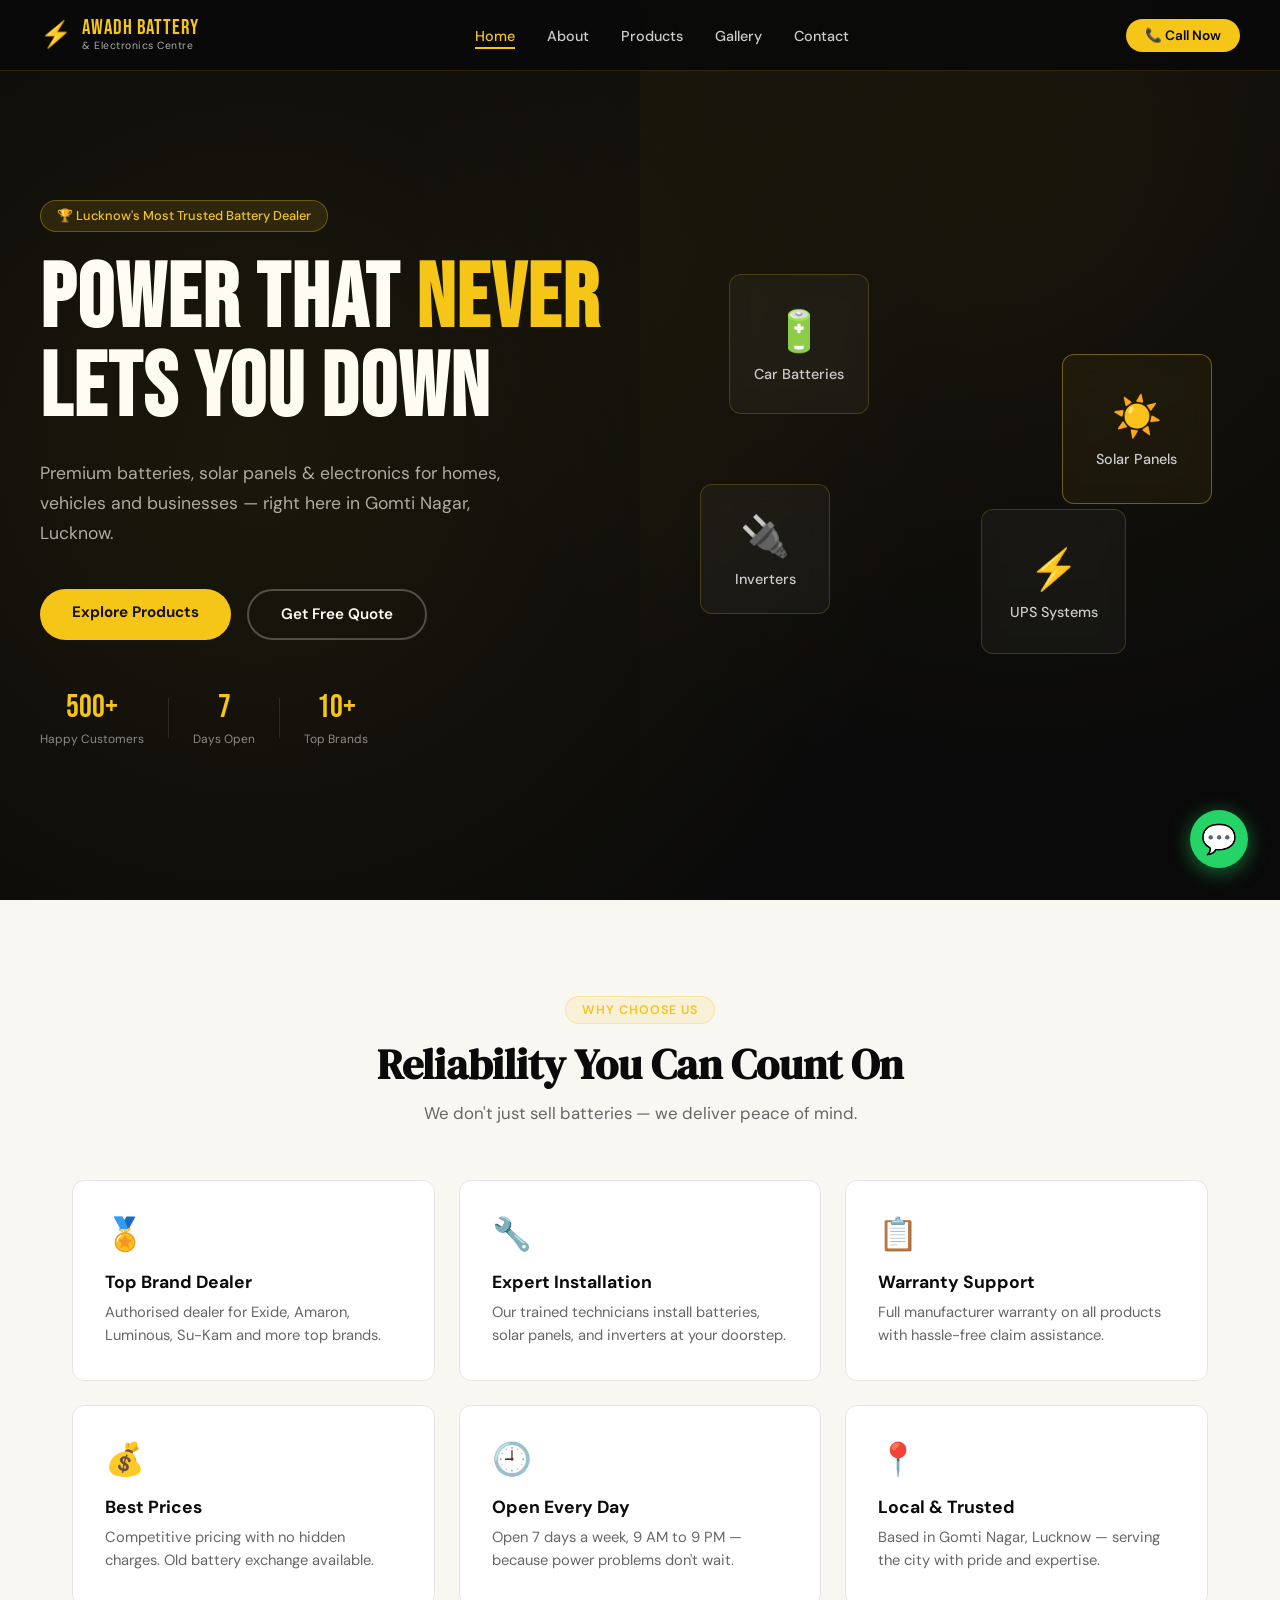
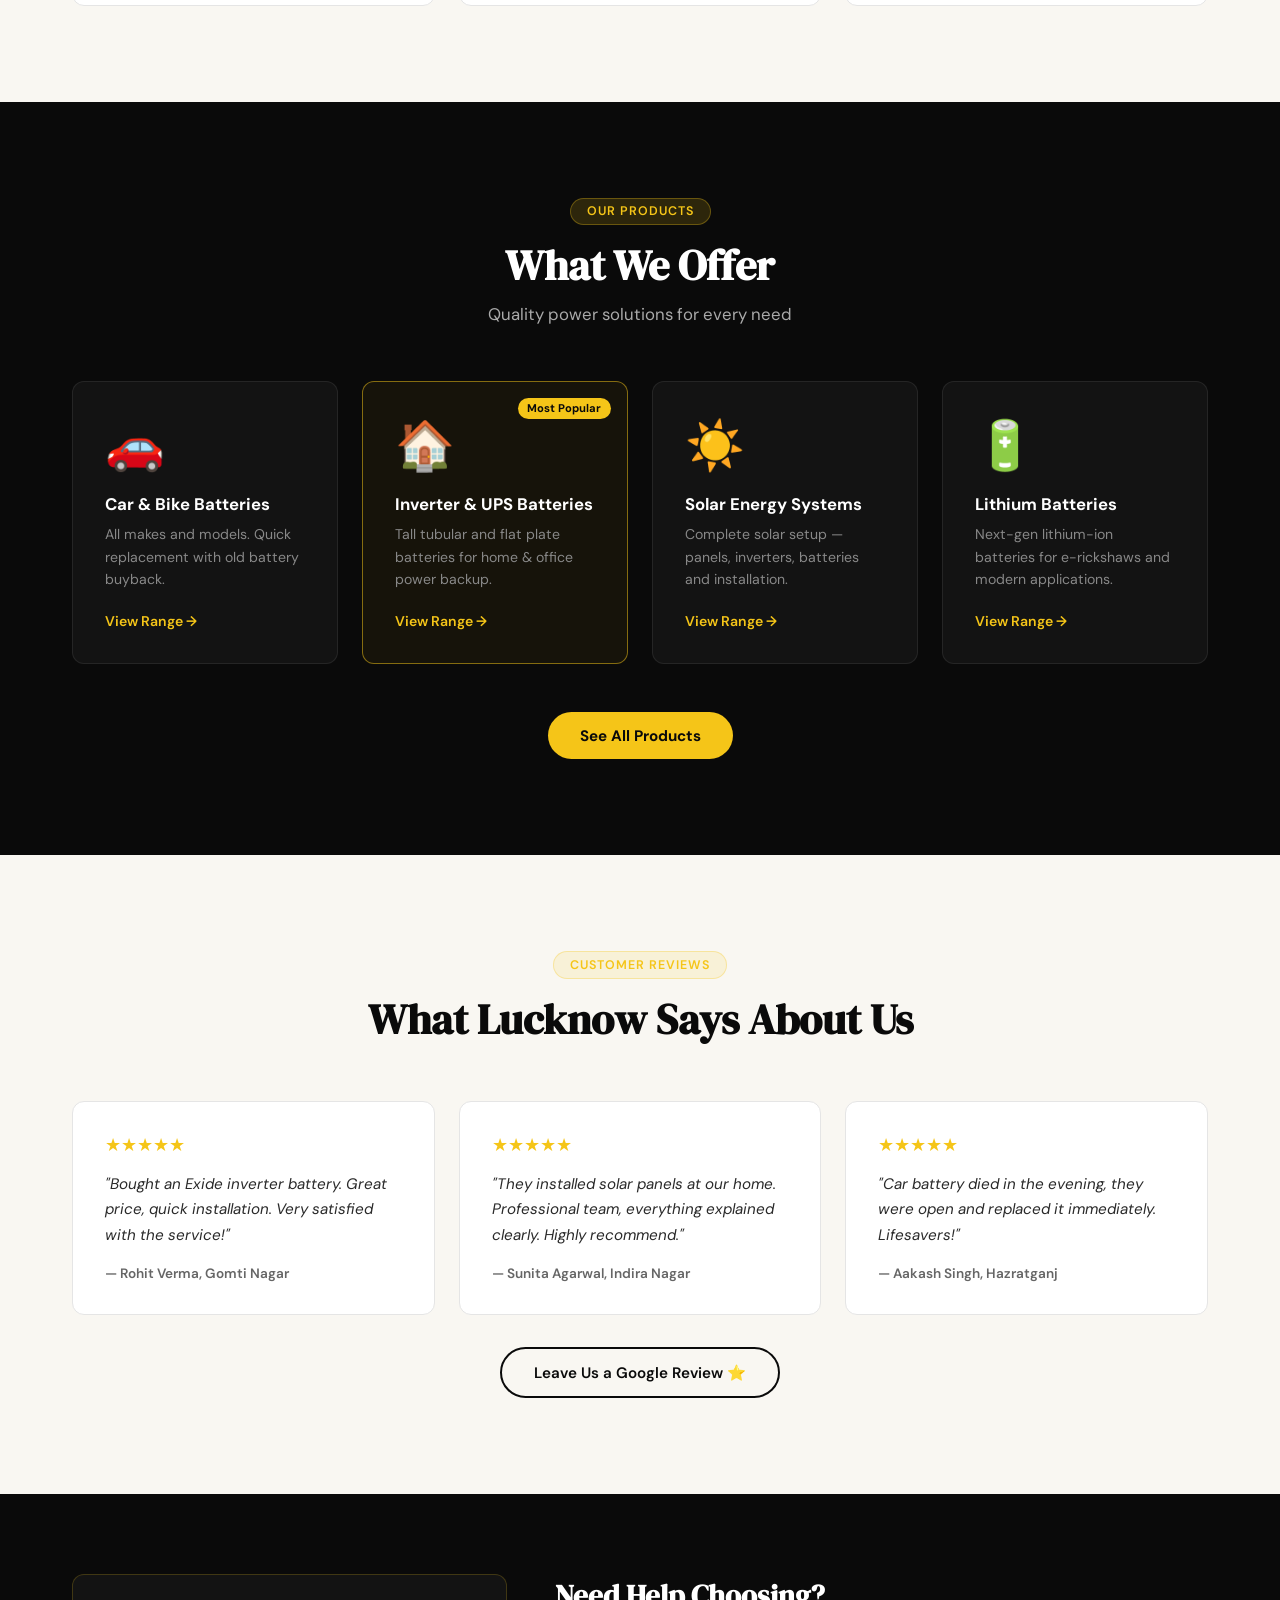
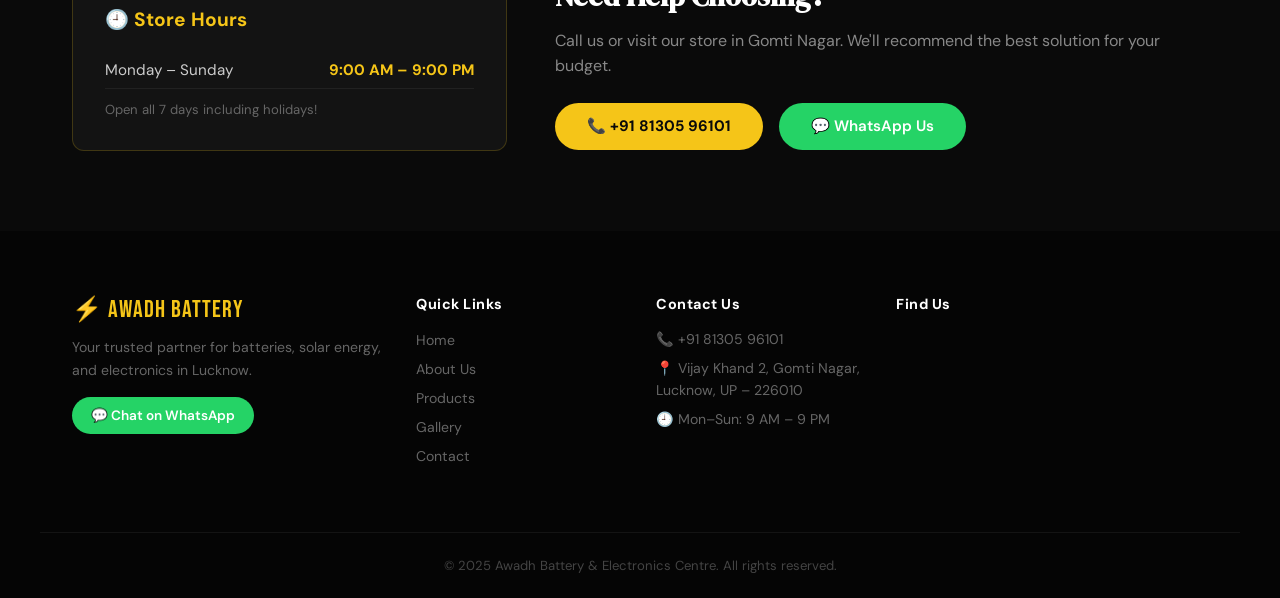
==== commit 582aaebb: "Update index.html" ====
--- a/index.html
+++ b/index.html
@@ -27,7 +27,7 @@
         <li><a href="gallery.html">Gallery</a></li>
         <li><a href="contact.html">Contact</a></li>
       </ul>
-      <a href="tel:08065486292" class="nav-cta">📞 Call Now</a>
+      <a href="tel:08130596101" class="nav-cta">📞 Call Now</a>
       <button class="hamburger" id="hamburger">&#9776;</button>
     </div>
   </nav>
@@ -123,8 +123,8 @@
         <h3>Need Help Choosing?</h3>
         <p>Call us or visit our store in Gomti Nagar. We'll recommend the best solution for your budget.</p>
         <div class="cta-btns">
-          <a href="tel:08065486292" class="btn-primary">📞 +91 80654 86292</a>
-          <a href="https://wa.me/918065486292" target="_blank" class="btn-whatsapp">💬 WhatsApp Us</a>
+          <a href="tel:08130596101" class="btn-primary">📞 +91 81305 96101</a>
+          <a href="https://wa.me/918130596101" target="_blank" class="btn-whatsapp">💬 WhatsApp Us</a>
         </div>
       </div>
     </div>
@@ -135,7 +135,7 @@
       <div class="footer-brand">
         <div class="footer-logo">⚡ Awadh Battery</div>
         <p>Your trusted partner for batteries, solar energy, and electronics in Lucknow.</p>
-        <a href="https://wa.me/918065486292" target="_blank" class="btn-whatsapp small">💬 Chat on WhatsApp</a>
+        <a href="https://wa.me/918130596101" target="_blank" class="btn-whatsapp small">💬 Chat on WhatsApp</a>
       </div>
       <div class="footer-links">
         <h4>Quick Links</h4>
@@ -149,7 +149,7 @@
       </div>
       <div class="footer-contact">
         <h4>Contact Us</h4>
-        <p>📞 <a href="tel:08065486292">+91 80654 86292</a></p>
+        <p>📞 <a href="tel:08130596101">+91 81305 96101</a></p>
         <p>📍 Vijay Khand 2, Gomti Nagar,<br>Lucknow, UP – 226010</p>
         <p>🕘 Mon–Sun: 9 AM – 9 PM</p>
       </div>
@@ -161,7 +161,8 @@
     <div class="footer-bottom"><p>© 2025 Awadh Battery & Electronics Centre. All rights reserved.</p></div>
   </footer>
 
-  <a href="https://wa.me/918065486292" target="_blank" class="whatsapp-float">💬</a>
+  <a href="https://wa.me/918130596101" target="_blank" class="whatsapp-float">💬</a>
   <script src="script.js"></script>
 </body>
 </html>
+
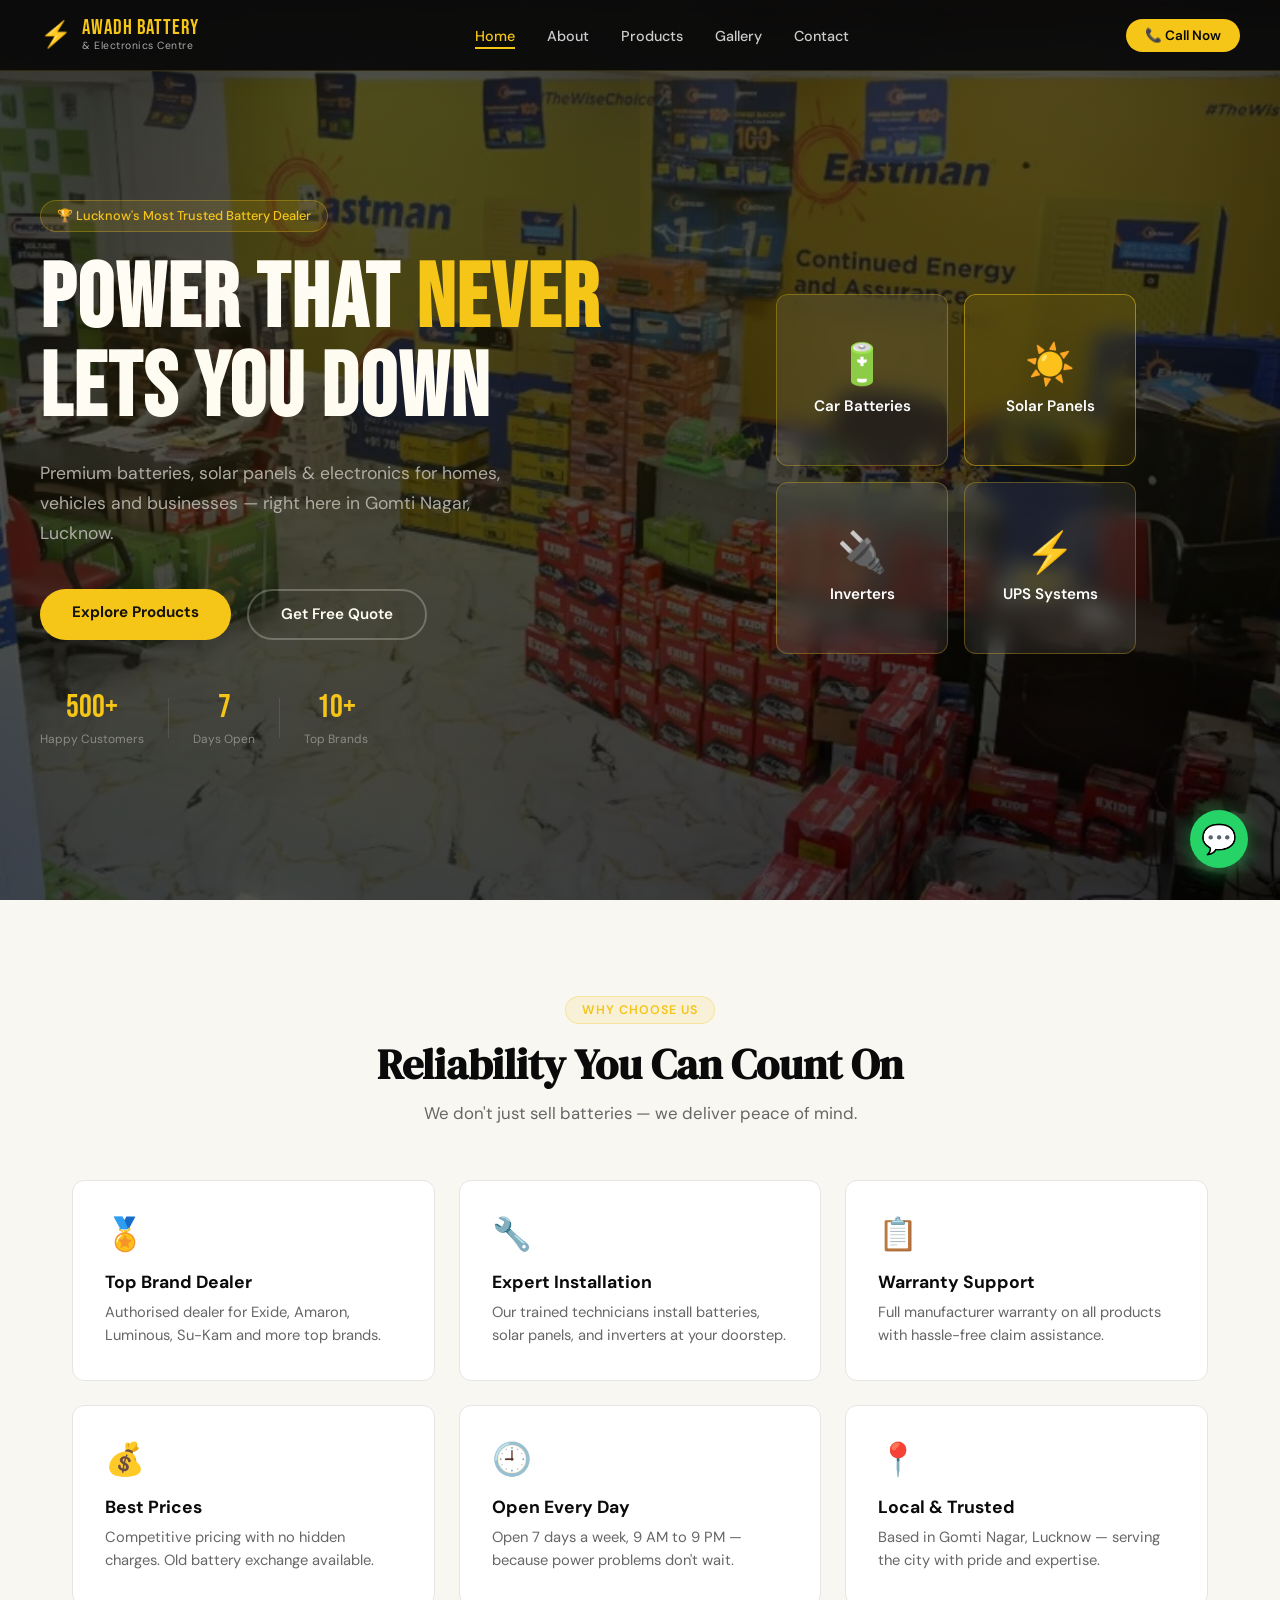
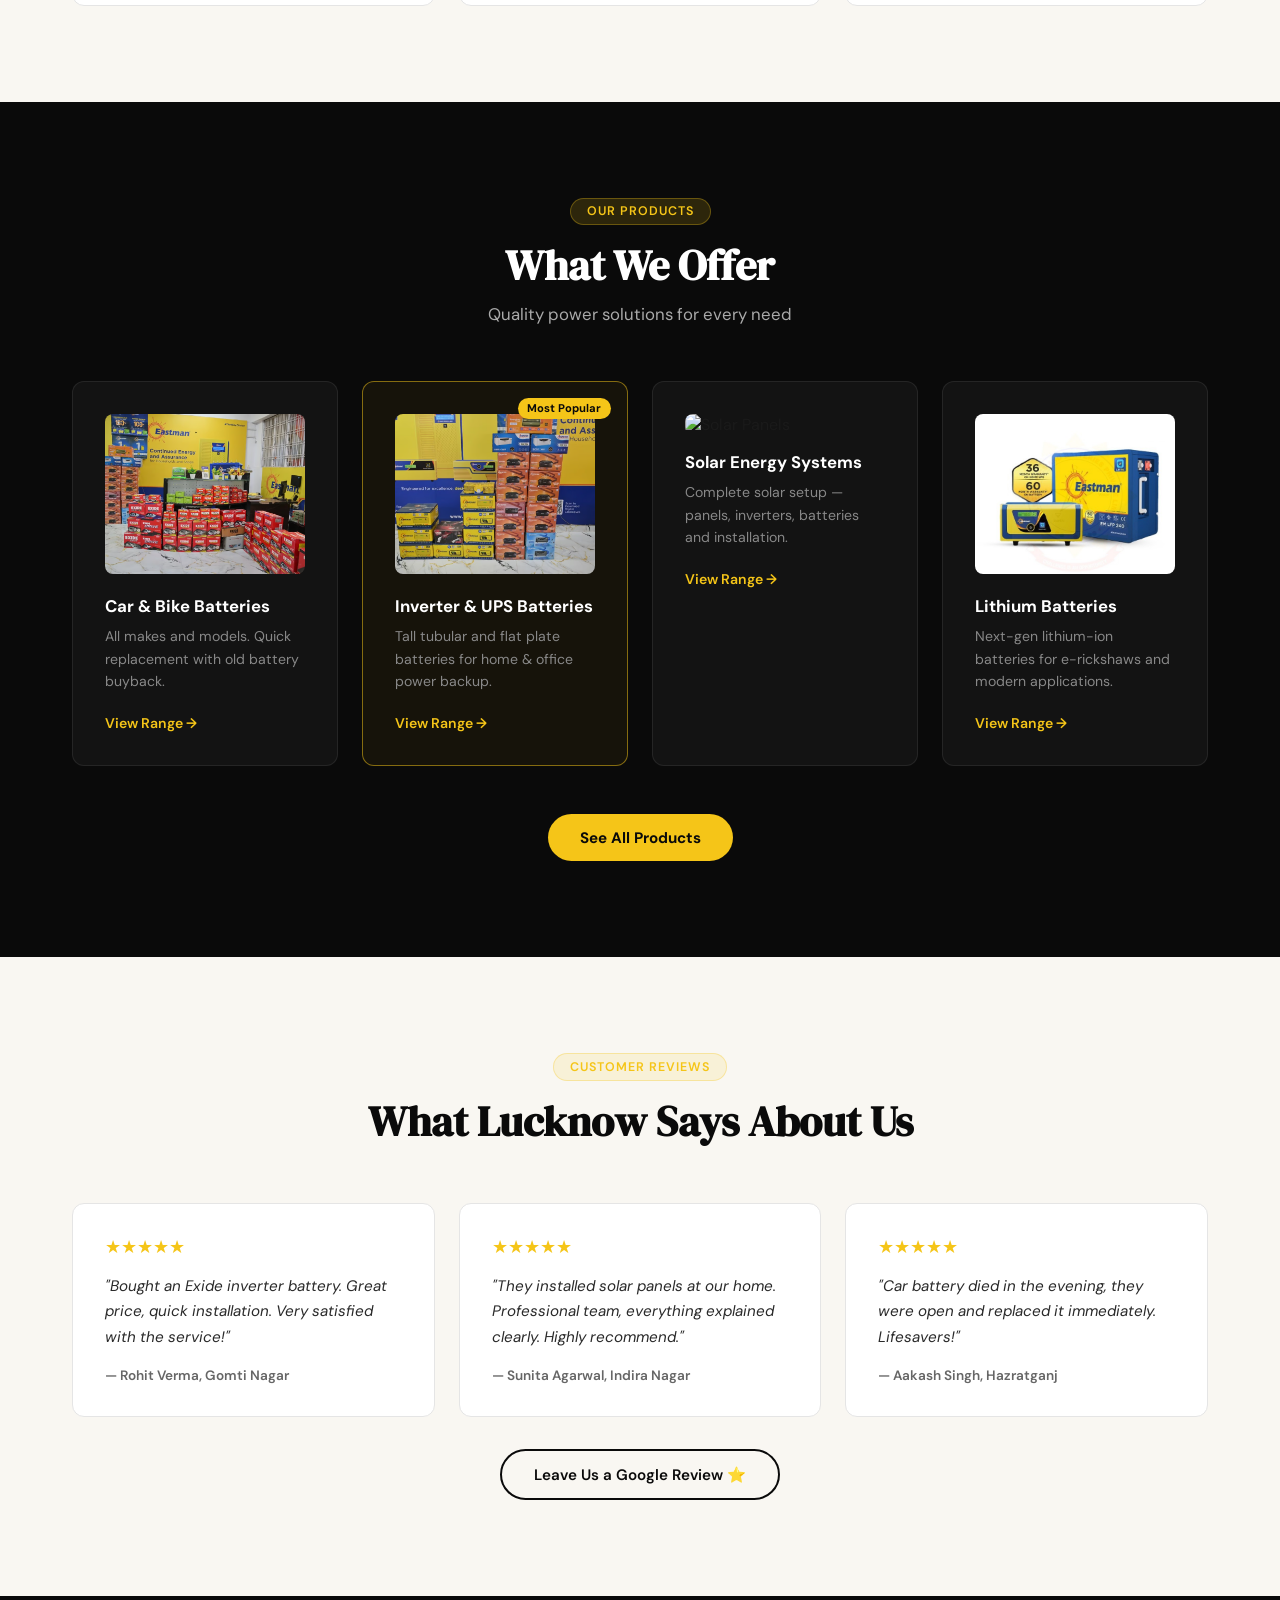
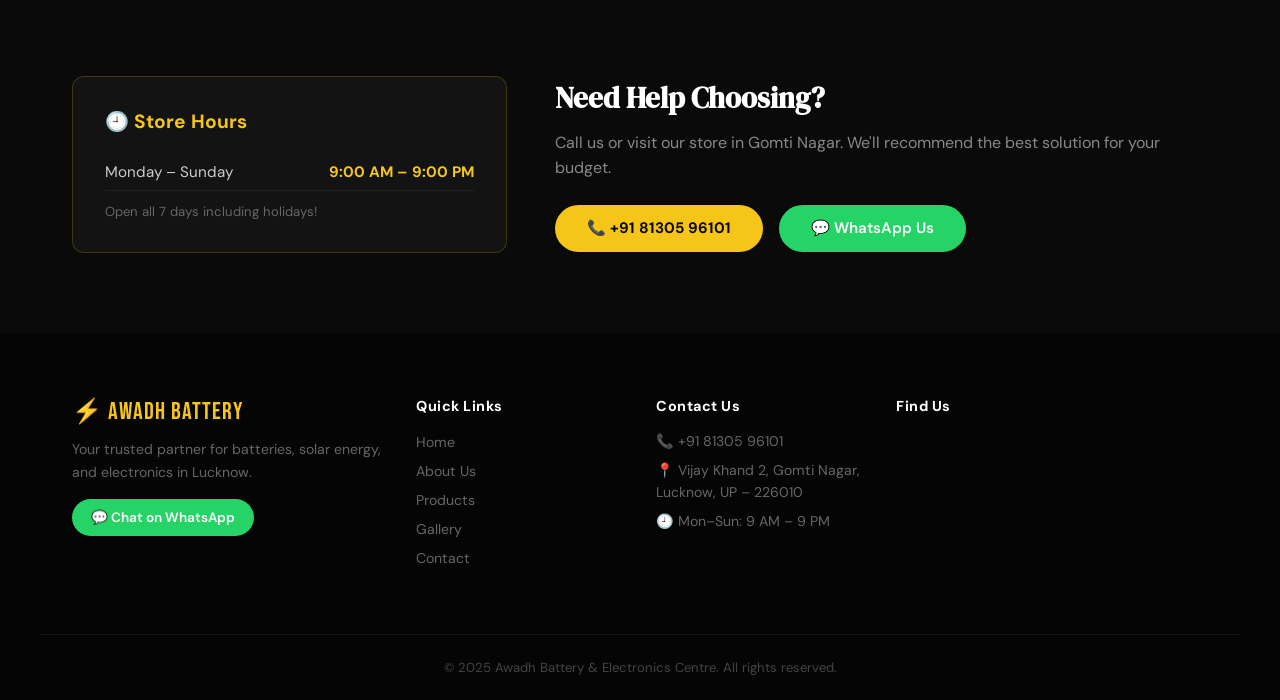
==== commit c20e4abf: "Update index.html" ====
--- a/index.html
+++ b/index.html
@@ -88,10 +88,10 @@
         <p>Quality power solutions for every need</p>
       </div>
       <div class="products-grid">
-        <div class="product-card fade-in"><div class="product-img">🚗</div><h3>Car & Bike Batteries</h3><p>All makes and models. Quick replacement with old battery buyback.</p><a href="products.html" class="product-link">View Range →</a></div>
-        <div class="product-card featured fade-in"><div class="featured-badge">Most Popular</div><div class="product-img">🏠</div><h3>Inverter & UPS Batteries</h3><p>Tall tubular and flat plate batteries for home & office power backup.</p><a href="products.html" class="product-link">View Range →</a></div>
-        <div class="product-card fade-in"><div class="product-img">☀️</div><h3>Solar Energy Systems</h3><p>Complete solar setup — panels, inverters, batteries and installation.</p><a href="products.html" class="product-link">View Range →</a></div>
-        <div class="product-card fade-in"><div class="product-img">🔋</div><h3>Lithium Batteries</h3><p>Next-gen lithium-ion batteries for e-rickshaws and modern applications.</p><a href="products.html" class="product-link">View Range →</a></div>
+        <div class="product-card fade-in"><img src="battery.avif" alt="Car Batteries" style="width:100%;height:160px;object-fit:cover;border-radius:8px;margin-bottom:1rem;"><h3>Car & Bike Batteries</h3><p>All makes and models. Quick replacement with old battery buyback.</p><a href="products.html" class="product-link">View Range →</a></div>
+        <div class="product-card featured fade-in"><div class="featured-badge">Most Popular</div><img src="inverter.avif" alt="Inverter Batteries" style="width:100%;height:160px;object-fit:cover;border-radius:8px;margin-bottom:1rem;"><h3>Inverter & UPS Batteries</h3><p>Tall tubular and flat plate batteries for home & office power backup.</p><a href="products.html" class="product-link">View Range →</a></div>
+        <div class="product-card fade-in"><img src="solar.jpg" alt="Solar Panels" style="width:100%;height:160px;object-fit:cover;border-radius:8px;margin-bottom:1rem;"><h3>Solar Energy Systems</h3><p>Complete solar setup — panels, inverters, batteries and installation.</p><a href="products.html" class="product-link">View Range →</a></div>
+        <div class="product-card fade-in"><img src="lithium.jpg" alt="Lithium Batteries" style="width:100%;height:160px;object-fit:cover;border-radius:8px;margin-bottom:1rem;"><h3>Lithium Batteries</h3><p>Next-gen lithium-ion batteries for e-rickshaws and modern applications.</p><a href="products.html" class="product-link">View Range →</a></div>
       </div>
       <div class="center-btn"><a href="products.html" class="btn-primary">See All Products</a></div>
     </div>
@@ -166,3 +166,4 @@
 </body>
 </html>
 
+
--- a/style.css
+++ b/style.css
@@ -70,10 +70,11 @@
 
 /* ===== HERO ===== */
 .hero {
-  min-height: 100vh; background: var(--dark);
+  min-height: 100vh;
   display: flex; align-items: center;
   padding: 7rem 2rem 4rem;
   position: relative; overflow: hidden;
+  background: linear-gradient(rgba(0,0,0,0.7), rgba(0,0,0,0.7)), url('hero.avif') center/cover no-repeat;
 }
 .hero-bg-pattern {
   position: absolute; inset: 0;
@@ -120,27 +121,31 @@
 .stat-label { font-size: 0.75rem; color: #888; }
 .stat-divider { width: 1px; height: 40px; background: rgba(255,255,255,0.1); }
 
-/* Hero Cards */
-.hero-visual { position: relative; height: 400px; }
-.hero-card-stack { position: relative; width: 100%; height: 100%; }
+/* ===== HERO CARDS ===== */
+.hero-visual { display: flex; align-items: center; justify-content: center; }
+.hero-card-stack {
+  display: grid;
+  grid-template-columns: 1fr 1fr;
+  gap: 1rem;
+  width: 100%;
+  max-width: 360px;
+}
 .hero-card {
-  position: absolute;
-  background: rgba(255,255,255,0.04);
-  border: 1px solid rgba(245,197,24,0.2);
+  background: rgba(255,255,255,0.07);
+  border: 1px solid rgba(245,197,24,0.3);
   border-radius: var(--radius);
-  padding: 1.5rem;
+  padding: 2rem 1rem;
   display: flex; flex-direction: column; align-items: center; justify-content: center;
-  gap: 0.5rem;
+  gap: 0.75rem;
   transition: transform 0.3s;
   backdrop-filter: blur(10px);
-}
-.hero-card:hover { transform: translateY(-6px) !important; }
-.card-icon { font-size: 2.5rem; }
-.card-label { color: #ccc; font-size: 0.9rem; font-weight: 500; }
-.card1 { top: 0; left: 10%; width: 140px; height: 140px; }
-.card2 { top: 20%; right: 5%; width: 150px; height: 150px; border-color: rgba(245,197,24,0.4); background: rgba(245,197,24,0.05); }
-.card3 { bottom: 15%; left: 5%; width: 130px; height: 130px; }
-.card4 { bottom: 5%; right: 20%; width: 145px; height: 145px; }
+  aspect-ratio: 1;
+}
+.hero-card:hover { transform: translateY(-6px); }
+.card1, .card2, .card3, .card4 { position: static; width: auto; height: auto; }
+.card2 { border-color: rgba(245,197,24,0.5); background: rgba(245,197,24,0.08); }
+.card-icon { font-size: 2.5rem; line-height: 1; }
+.card-label { color: #ffffff; font-size: 0.95rem; font-weight: 600; text-align: center; }
 
 /* ===== BUTTONS ===== */
 .btn-primary {
@@ -478,9 +483,7 @@
 .footer-contact p { color: #666; font-size: 0.88rem; margin-bottom: 0.5rem; line-height: 1.5; }
 .footer-contact a { color: #666; transition: color 0.2s; }
 .footer-contact a:hover { color: var(--yellow); }
-.footer-bottom {
-  padding: 1.5rem 0; text-align: center;
-}
+.footer-bottom { padding: 1.5rem 0; text-align: center; }
 .footer-bottom p { color: #444; font-size: 0.82rem; }
 
 /* ===== WHATSAPP FLOAT ===== */
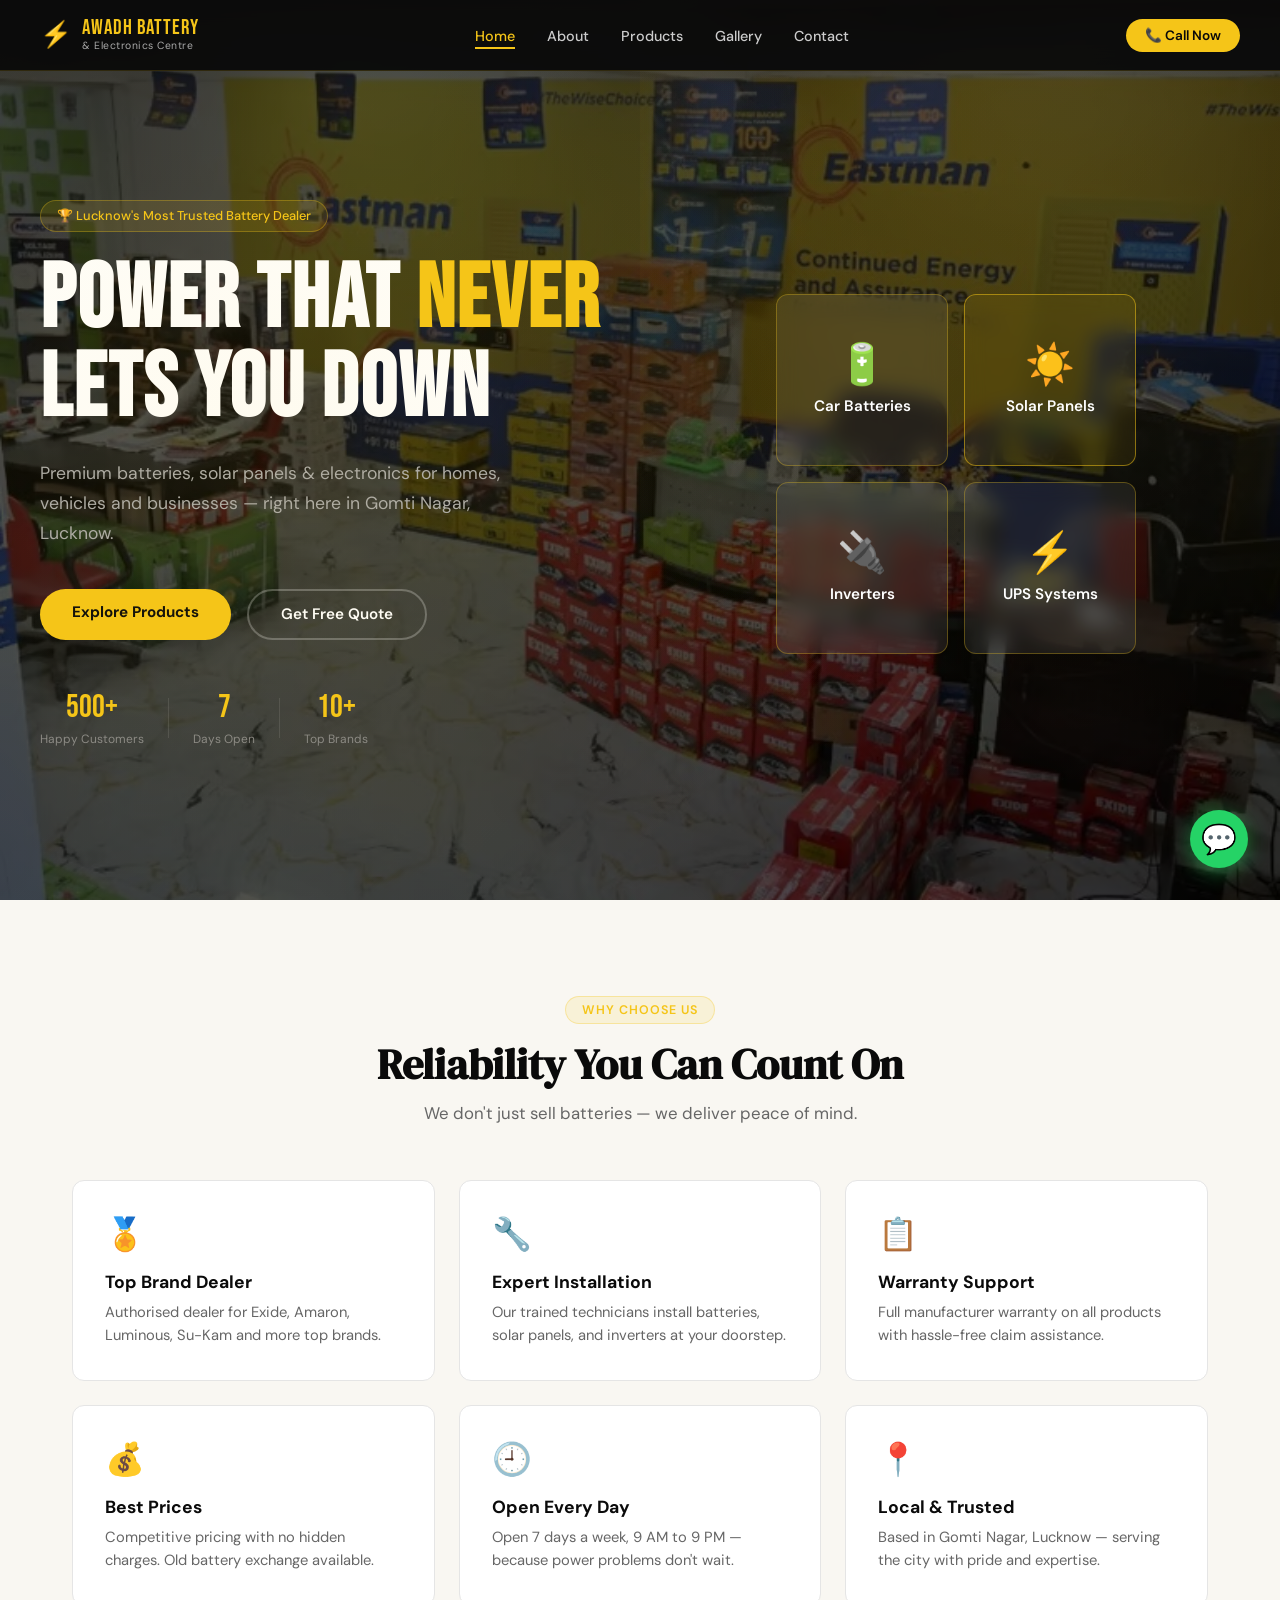
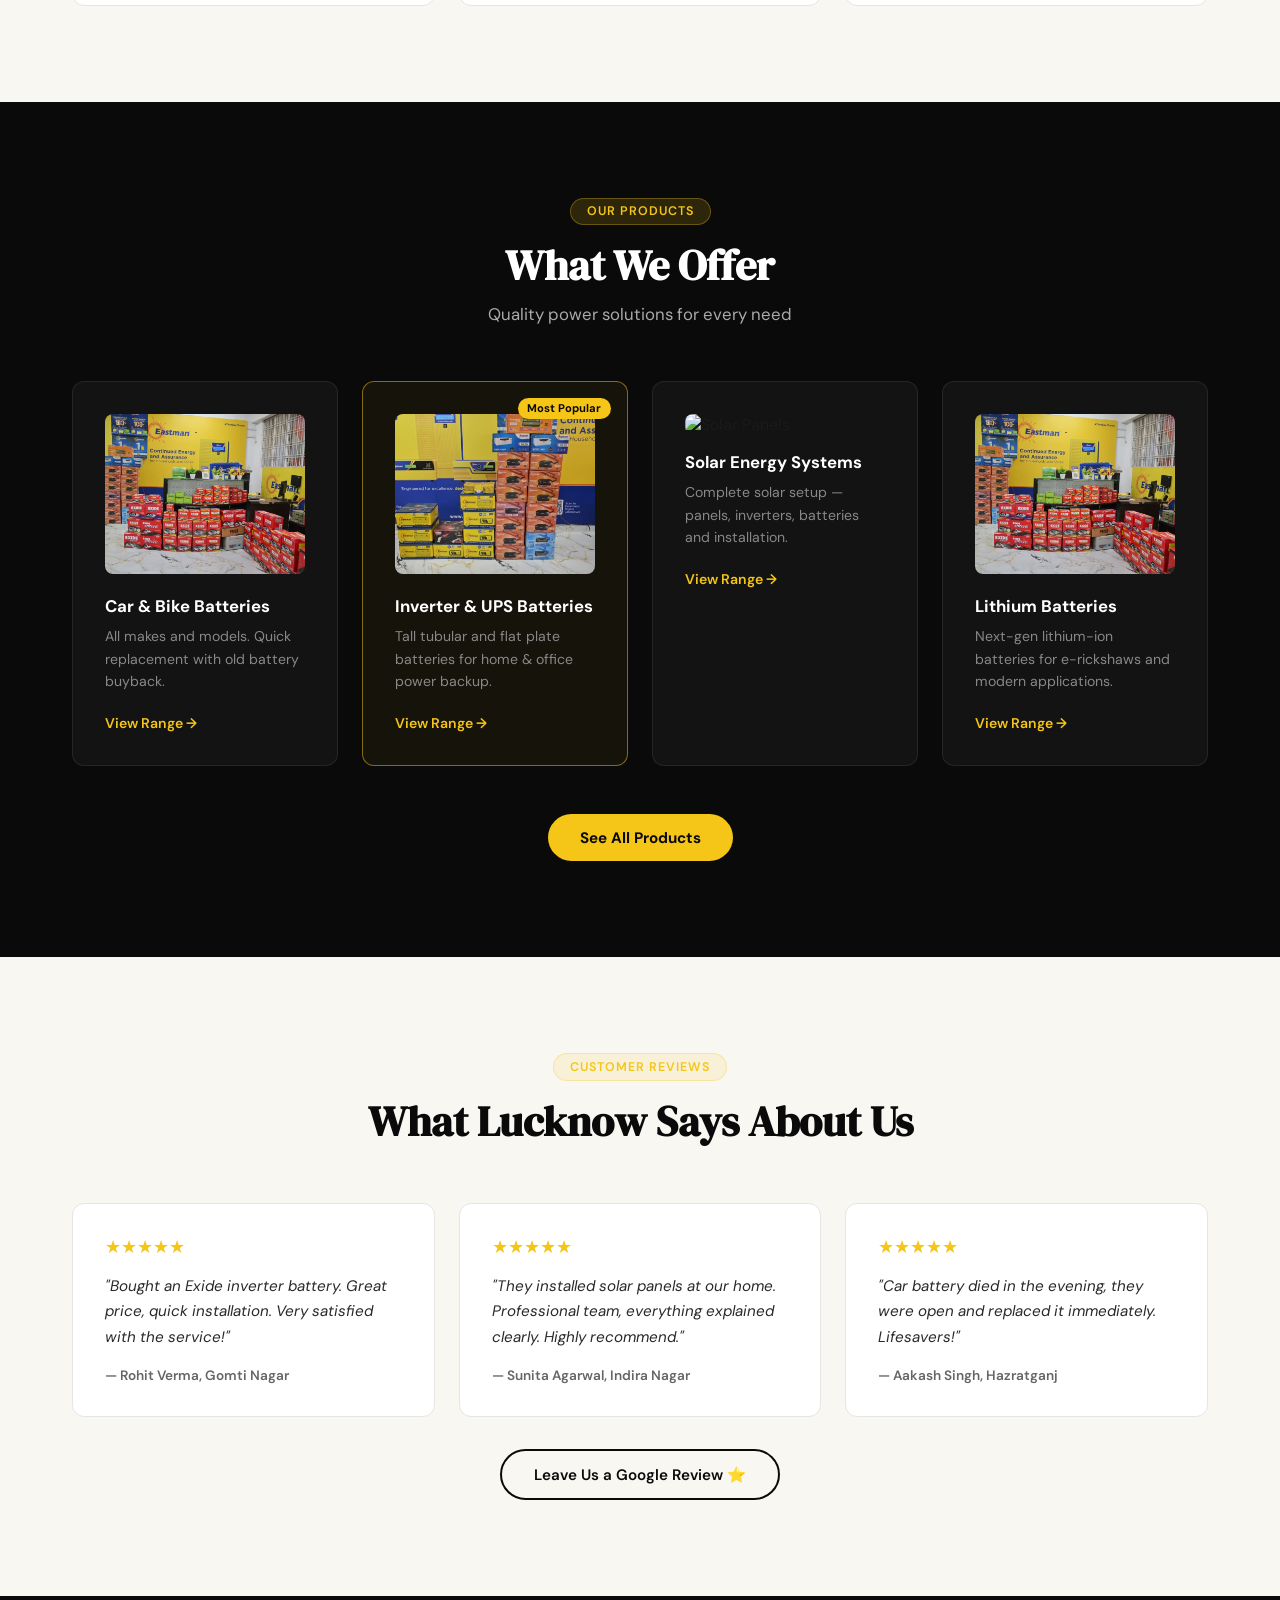
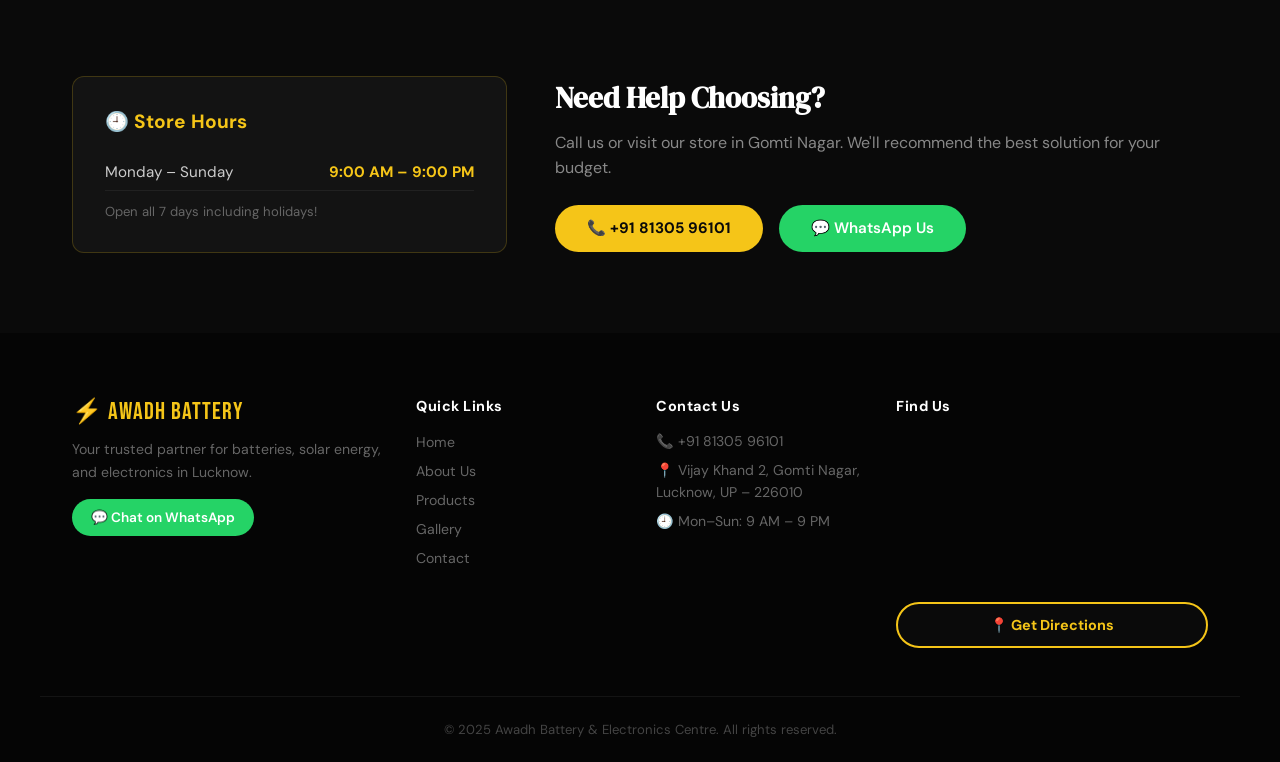
==== commit 32450ad5: "Update index.html" ====
--- a/index.html
+++ b/index.html
@@ -27,7 +27,7 @@
         <li><a href="gallery.html">Gallery</a></li>
         <li><a href="contact.html">Contact</a></li>
       </ul>
-      <a href="tel:08130596101" class="nav-cta">📞 Call Now</a>
+      <a href="tel:8130596101" class="nav-cta">📞 Call Now</a>
       <button class="hamburger" id="hamburger">&#9776;</button>
     </div>
   </nav>
@@ -88,10 +88,31 @@
         <p>Quality power solutions for every need</p>
       </div>
       <div class="products-grid">
-        <div class="product-card fade-in"><img src="battery.avif" alt="Car Batteries" style="width:100%;height:160px;object-fit:cover;border-radius:8px;margin-bottom:1rem;"><h3>Car & Bike Batteries</h3><p>All makes and models. Quick replacement with old battery buyback.</p><a href="products.html" class="product-link">View Range →</a></div>
-        <div class="product-card featured fade-in"><div class="featured-badge">Most Popular</div><img src="inverter.avif" alt="Inverter Batteries" style="width:100%;height:160px;object-fit:cover;border-radius:8px;margin-bottom:1rem;"><h3>Inverter & UPS Batteries</h3><p>Tall tubular and flat plate batteries for home & office power backup.</p><a href="products.html" class="product-link">View Range →</a></div>
-        <div class="product-card fade-in"><img src="solar.jpg" alt="Solar Panels" style="width:100%;height:160px;object-fit:cover;border-radius:8px;margin-bottom:1rem;"><h3>Solar Energy Systems</h3><p>Complete solar setup — panels, inverters, batteries and installation.</p><a href="products.html" class="product-link">View Range →</a></div>
-        <div class="product-card fade-in"><img src="lithium.jpg" alt="Lithium Batteries" style="width:100%;height:160px;object-fit:cover;border-radius:8px;margin-bottom:1rem;"><h3>Lithium Batteries</h3><p>Next-gen lithium-ion batteries for e-rickshaws and modern applications.</p><a href="products.html" class="product-link">View Range →</a></div>
+        <div class="product-card fade-in">
+          <img src="battery.avif" alt="Car Batteries" style="width:100%;height:160px;object-fit:cover;border-radius:8px;margin-bottom:1rem;">
+          <h3>Car & Bike Batteries</h3>
+          <p>All makes and models. Quick replacement with old battery buyback.</p>
+          <a href="products.html" class="product-link">View Range →</a>
+        </div>
+        <div class="product-card featured fade-in">
+          <div class="featured-badge">Most Popular</div>
+          <img src="inverter.avif" alt="Inverter Batteries" style="width:100%;height:160px;object-fit:cover;border-radius:8px;margin-bottom:1rem;">
+          <h3>Inverter & UPS Batteries</h3>
+          <p>Tall tubular and flat plate batteries for home & office power backup.</p>
+          <a href="products.html" class="product-link">View Range →</a>
+        </div>
+        <div class="product-card fade-in">
+          <img src="solar.jpg" alt="Solar Panels" style="width:100%;height:160px;object-fit:cover;border-radius:8px;margin-bottom:1rem;">
+          <h3>Solar Energy Systems</h3>
+          <p>Complete solar setup — panels, inverters, batteries and installation.</p>
+          <a href="products.html" class="product-link">View Range →</a>
+        </div>
+        <div class="product-card fade-in">
+          <img src="battery.avif" alt="Lithium Batteries" style="width:100%;height:160px;object-fit:cover;border-radius:8px;margin-bottom:1rem;">
+          <h3>Lithium Batteries</h3>
+          <p>Next-gen lithium-ion batteries for e-rickshaws and modern applications.</p>
+          <a href="products.html" class="product-link">View Range →</a>
+        </div>
       </div>
       <div class="center-btn"><a href="products.html" class="btn-primary">See All Products</a></div>
     </div>
@@ -123,7 +144,7 @@
         <h3>Need Help Choosing?</h3>
         <p>Call us or visit our store in Gomti Nagar. We'll recommend the best solution for your budget.</p>
         <div class="cta-btns">
-          <a href="tel:08130596101" class="btn-primary">📞 +91 81305 96101</a>
+          <a href="tel:8130596101" class="btn-primary">📞 +91 81305 96101</a>
           <a href="https://wa.me/918130596101" target="_blank" class="btn-whatsapp">💬 WhatsApp Us</a>
         </div>
       </div>
@@ -149,21 +170,27 @@
       </div>
       <div class="footer-contact">
         <h4>Contact Us</h4>
-        <p>📞 <a href="tel:08130596101">+91 81305 96101</a></p>
+        <p>📞 <a href="tel:8130596101">+91 81305 96101</a></p>
         <p>📍 Vijay Khand 2, Gomti Nagar,<br>Lucknow, UP – 226010</p>
         <p>🕘 Mon–Sun: 9 AM – 9 PM</p>
       </div>
       <div class="footer-map">
         <h4>Find Us</h4>
-        <iframe src="https://maps.google.com/maps?q=Vijay+Khand+2+Gomti+Nagar+Lucknow&output=embed" width="100%" height="150" style="border:0;border-radius:8px;" allowfullscreen loading="lazy"></iframe>
+        <iframe
+          src="https://www.google.com/maps?q=26.860193841555464,80.99146882698187&output=embed"
+          width="100%" height="150" style="border:0;border-radius:8px;" allowfullscreen loading="lazy">
+        </iframe>
+        <a href="https://maps.app.goo.gl/HFi9yew7TVQEdLdC6" target="_blank" class="directions-btn">
+          📍 Get Directions
+        </a>
       </div>
     </div>
-    <div class="footer-bottom"><p>© 2025 Awadh Battery & Electronics Centre. All rights reserved.</p></div>
+    <div class="footer-bottom">
+      <p>© 2025 Awadh Battery & Electronics Centre. All rights reserved.</p>
+    </div>
   </footer>
 
   <a href="https://wa.me/918130596101" target="_blank" class="whatsapp-float">💬</a>
   <script src="script.js"></script>
 </body>
 </html>
-
-
--- a/style.css
+++ b/style.css
@@ -524,3 +524,28 @@
   .hero-btns { flex-direction: column; }
   .cta-btns { flex-direction: column; }
 }
+.page-hero {
+  background: linear-gradient(rgba(0,0,0,0.75), rgba(0,0,0,0.75)), url('store.avif') center/cover no-repeat;
+  padding: 8rem 2rem 4rem;
+  text-align: center;
+}
+.video-section { background: var(--light-bg); padding: 5rem 2rem; }
+.video-wrapper {
+  max-width: 800px; margin: 0 auto;
+  border-radius: var(--radius); overflow: hidden;
+  box-shadow: 0 16px 48px rgba(0,0,0,0.12);
+  aspect-ratio: 16/9;
+}
+.video-wrapper iframe { width: 100%; height: 100%; }
+.directions-btn {
+  display: block; text-align: center;
+  background: var(--dark); color: var(--yellow);
+  border: 2px solid var(--yellow);
+  padding: 0.75rem 1.5rem; border-radius: 50px;
+  font-weight: 700; font-size: 0.9rem;
+  margin-top: 1rem;
+  transition: all 0.2s;
+}
+.directions-btn:hover {
+  background: var(--yellow); color: var(--dark);
+}
